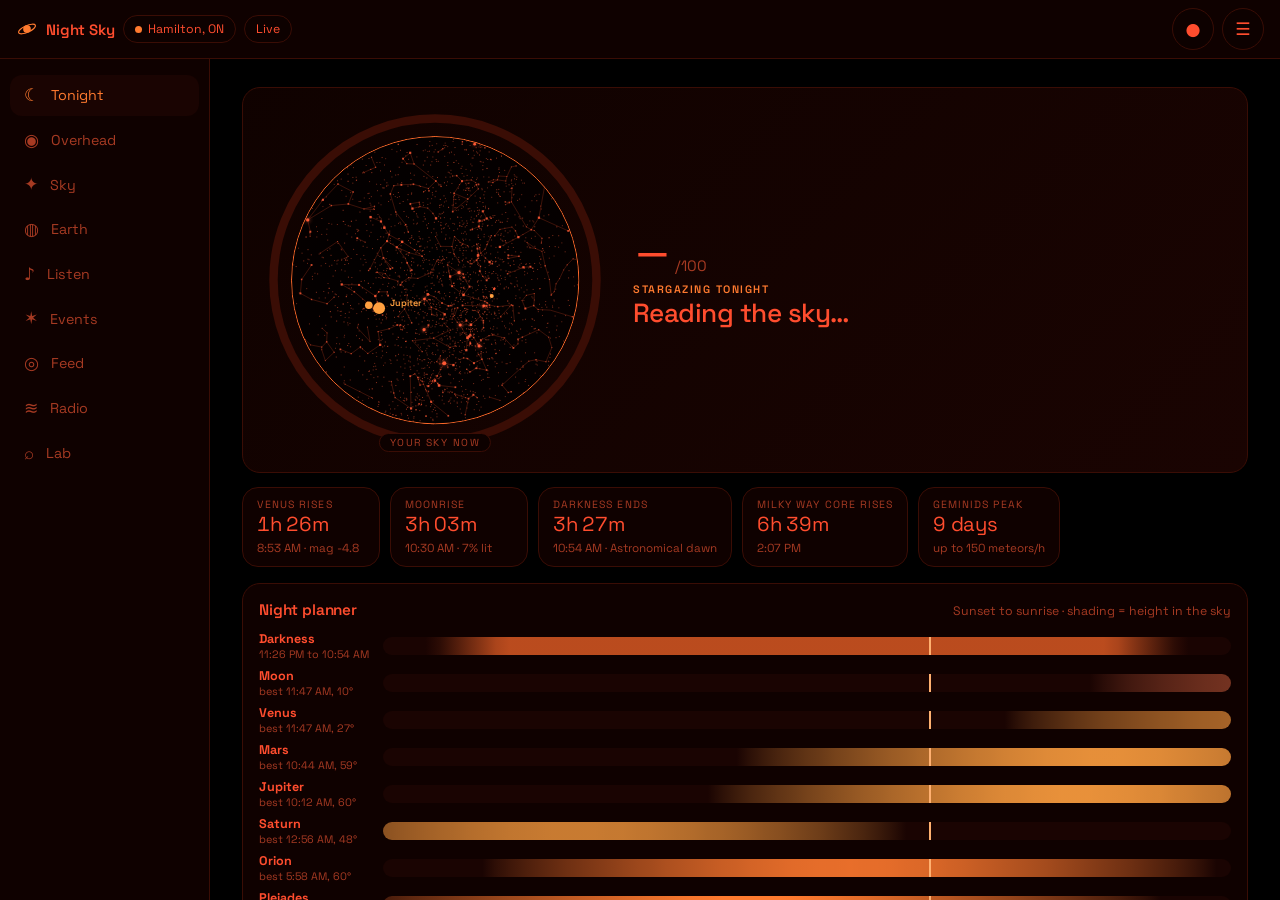
==== sky/index.html @ cc9bf969 "Camera view: use the camera's real field of view (was 62 degrees, should be about 46 on a portrait p" ====
<!doctype html>
<html lang="en" data-theme="airy">
<head>
<meta charset="utf-8">
<meta name="viewport" content="width=device-width, initial-scale=1, viewport-fit=cover, user-scalable=no">
<title>Night Sky</title>
<meta name="description" content="Stargazing forecast, live sky map with phone pointing, satellites, space news and radio.">
<meta name="theme-color" content="#f7faf7">
<meta name="apple-mobile-web-app-capable" content="yes">
<meta name="mobile-web-app-capable" content="yes">
<meta name="apple-mobile-web-app-status-bar-style" content="black-translucent">
<meta name="apple-mobile-web-app-title" content="Night Sky">
<link rel="manifest" href="manifest.webmanifest">
<link rel="icon" href="icons/icon-192.png">
<link rel="apple-touch-icon" href="icons/apple-touch-icon.png">
<link rel="stylesheet" href="css/app.css">
<script src="vendor/astronomy.browser.min.js"></script>
<script src="vendor/satellite.min.js"></script>
<script type="importmap">{ "imports": { "three": "./vendor/three.module.min.js", "three/addons/": "./vendor/jsm/" } }</script>
</head>
<body>
<div class="app">
  <header class="topbar">
    <button class="brand" data-go="tonight" aria-label="Home">
      <svg viewBox="0 0 24 24" width="22" height="22" aria-hidden="true"><circle cx="12" cy="12" r="4.2" fill="currentColor"/><ellipse cx="12" cy="12" rx="10" ry="3.6" fill="none" stroke="currentColor" stroke-width="1.3" transform="rotate(-24 12 12)"/></svg>
      <span>Night Sky</span>
    </button>
    <button class="chip" id="locChip" title="Change location"><span class="dot"></span><span id="locName">Locating…</span></button>
    <button class="chip" id="timeChip" title="Time travel"><span id="timeLabel">Live</span></button>
    <div class="spacer"></div>
    <button class="iconbtn" id="soundBtn" aria-label="Stop Sky Sound" title="Sky Sound is playing. Tap to stop" hidden>♪</button>
    <button class="iconbtn" id="themeCycle" aria-label="Change display mode" title="Change display mode">◐</button>
    <button class="iconbtn" id="menuBtn" aria-label="Menu" aria-haspopup="true" title="Menu">☰</button>
  </header>

  <nav class="tabs" id="tabs">
    <button data-go="tonight"><i>☾</i><span>Tonight</span></button>
    <button data-go="overhead"><i>◉</i><span>Overhead</span></button>
    <button data-go="sky"><i>✦</i><span>Sky</span></button>
    <button data-go="earth"><i>◍</i><span>Earth</span></button>
    <button data-go="listen"><i>♪</i><span>Listen</span></button>
    <button data-go="events" class="desk"><i>✶</i><span>Events</span></button>
    <button data-go="feed" class="desk"><i>◎</i><span>Feed</span></button>
    <button data-go="radio" class="desk"><i>≋</i><span>Radio</span></button>
    <button data-go="lab" class="desk"><i>⌕</i><span>Lab</span></button>
  </nav>

  <main>
    <!-- TONIGHT -->
    <section class="view" id="view-tonight">
      <div class="hero card">
        <button class="hero-dome" id="heroDome" aria-label="Open the overhead sky">
          <canvas id="heroCanvas"></canvas>
          <svg class="dome-ring" viewBox="0 0 120 120"><circle class="track" cx="60" cy="60" r="57"/><circle class="val" id="scoreArc" cx="60" cy="60" r="57"/></svg>
          <span class="dome-tag">Your sky now</span>
        </button>
        <div class="hero-text">
          <div class="score-line"><b id="scoreNum">–</b><small>/100</small></div>
          <p class="eyebrow" id="heroEyebrow">Stargazing tonight</p>
          <h1 id="heroVerdict">Reading the sky…</h1>
          <p id="heroDetail" class="muted"></p>
          <div class="pillrow" id="heroPills"></div>
        </div>
      </div>
      <div class="countdowns" id="countdowns"></div>
      <div class="card">
        <div class="card-h"><h2>Night planner</h2><span class="muted small">Sunset to sunrise · shading = height in the sky</span></div>
        <div class="planner" id="planner"></div>
      </div>
      <div class="card">
        <div class="card-h"><h2>Hour by hour</h2><span class="muted small" id="fcSource">Open-Meteo</span></div>
        <div class="timeline" id="timeline"></div>
        <div class="legend small muted"><span><i class="lg sc"></i>Score</span><span><i class="lg cl"></i>Cloud</span><span><i class="lg mn"></i>Moon up</span><span><i class="lg dk"></i>Dark</span></div>
      </div>
      <div class="grid2">
        <div class="card"><div class="card-h"><h2>Sun &amp; Moon</h2></div><div id="sunMoon" class="kv"></div></div>
        <div class="card"><div class="card-h"><h2>Planets tonight</h2></div><div id="planetList" class="list"></div></div>
      </div>
      <div class="grid2">
        <div class="card"><div class="card-h"><h2>Visible satellite passes</h2><span class="muted small">ISS · Tiangong · Hubble</span></div><div id="passList" class="list"><p class="muted">Loading orbits…</p></div></div>
        <div class="card"><div class="card-h"><h2>Best deep-sky targets</h2></div><div id="dsoList" class="list"></div></div>
      </div>
      <div class="card"><div class="card-h"><h2>Your sky darkness &amp; where to find darker</h2></div><div id="darkCard"></div></div>
      <div class="card"><div class="card-h"><h2>Aurora &amp; space weather</h2></div><div id="aurora" class="kv"><p class="muted">Loading…</p></div></div>
    </section>

    <!-- OVERHEAD -->
    <section class="view" id="view-overhead">
      <div class="oh-grid">
        <div class="oh-dome card">
          <div class="oh-dome-head"><p class="eyebrow" id="ohClock">Overhead now</p><button class="btn ghost sm" id="ohFollow">Lie back &amp; follow compass</button></div>
          <div class="oh-canvas-wrap"><canvas id="ohCanvas"></canvas></div>
          <p class="small muted oh-hint">Hold the phone above your face, screen down, top of the phone pointing where your head points. Drag to turn.</p>
        </div>
        <div class="oh-side">
          <div class="stat-row" id="ohStats"></div>
          <div class="card"><div class="card-h"><h2>Straight up</h2></div><div id="ohZenith" class="kv"></div></div>
          <div class="card"><div class="card-h"><h2>Up right now</h2></div><div id="ohUp" class="list"></div></div>
          <div class="card"><div class="card-h"><h2>Passing over this minute</h2><span class="muted small" id="ohSatCount"></span></div><div id="ohSats" class="list"></div></div>
          <div class="card"><div class="card-h"><h2>Coming up</h2></div><div id="ohNext" class="list"></div></div>
        </div>
      </div>
    </section>

    <!-- SKY -->
    <section class="view" id="view-sky">
      <div class="sky-wrap" id="skyWrap">
        <video id="camVideo" playsinline muted autoplay></video>
        <canvas id="skyCanvas"></canvas>
        <canvas id="arCanvas"></canvas>
        <div class="sky-hud top">
          <div class="hud-dir" id="hudDir">N · 30°</div>
          <div class="hud-time" id="hudTime"></div>
        </div>
        <div class="sky-search"><input id="skySearch" placeholder="Find Jupiter, Orion, M31, ISS…" autocomplete="off"><div id="searchResults" class="search-results"></div></div>
        <button class="aim-hud card" id="aimHud" hidden><b class="an"></b><span class="ad"></span></button>
        <div class="find-hud card" id="findHud" hidden>
          <div class="fa" aria-hidden="true">➤</div>
          <div class="ft"><b class="fn"></b><span class="fd"></span><button class="btn sm fb" hidden>Turn on Point</button></div>
          <button class="iconbtn" id="findStop" aria-label="Stop finding">✕</button>
        </div>
        <div class="sky-tools">
          <button id="btnSensor" class="tool" title="Point your phone at the sky"><b>⌖</b><span>Point</span></button>
          <button id="btnCamera" class="tool" title="Camera overlay"><b>◉</b><span>Camera</span></button>
          <button id="btnAlign" class="tool" title="Align compass on a known object"><b>⊕</b><span>Align</span></button>
          <button id="btnFov" class="tool" title="Fit the camera field of view" hidden><b>↔</b><span>Fit</span></button>
          <button id="btnEye" class="tool" title="Match my eyes: the screen covers the same sky as it would held at half an arm's length"><b>◔</b><span>Eyes</span></button>
          <button id="btnLayers" class="tool" title="Layers"><b>≡</b><span>Layers</span></button>
        </div>
        <div class="layers card" id="fovPanel" hidden>
          <p style="margin:0"><b>Camera width</b> <span id="fovVal">72°</span></p>
          <input type="range" id="fovSlider" min="55" max="95" step="1" value="72" aria-label="Camera width in degrees">
          <p class="small muted" style="margin:0" id="fovInfo"></p>
          <p class="small muted" style="margin:0">Find a bright planet or star near the edge of the picture. If its marker sits nearer the middle than the real thing, slide left. If it sits further out, slide right.</p>
          <button class="btn ghost sm" id="fovReset" type="button">Reset</button>
        </div>
        <div class="layers card" id="layersPanel" hidden>
          <label><input type="checkbox" data-layer="constLines" checked> Constellation lines</label>
          <label><input type="checkbox" data-layer="constNames" checked> Constellation names</label>
          <label><input type="checkbox" data-layer="starNames" checked> Star names</label>
          <label><input type="checkbox" data-layer="dsos" checked> Nebulae, galaxies &amp; clusters</label>
          <label><input type="checkbox" data-layer="sats" checked> Satellites (bright + stations)</label>
          <label><input type="checkbox" data-layer="starlink"> Starlink (heavy)</label>
          <label><input type="checkbox" data-layer="models3d" checked> 3D models (Moon, planets, ISS)</label>
          <label><input type="checkbox" data-layer="milkyway" checked> Milky Way</label>
          <label><input type="checkbox" data-layer="below" checked> See below the horizon</label>
          <label><input type="checkbox" data-layer="isochrones" checked> Rise / set time lines</label>
          <label><input type="checkbox" data-layer="grid"> Alt/az grid</label>
          <label><input type="checkbox" data-layer="ground" checked> Ground</label>
          <label><input type="checkbox" data-layer="realistic" checked> Realistic (only what your eyes can see)</label>
          <div class="dark-ctl"><span class="small muted">Sky darkness</span><input type="range" min="1" max="9" step="1" class="bortle" aria-label="Sky darkness"><b class="small bortle-name"></b></div>
        </div>
        <div class="time-strip">
          <button id="tMinus" class="tool sm">−1h</button>
          <button id="tPlay" class="tool sm" title="Time-lapse the night">▶</button>
          <input type="range" id="timeSlider" min="-1440" max="1440" value="0" step="5" aria-label="Time offset">
          <button id="tPlus" class="tool sm">+1h</button>
          <button id="tNow" class="tool sm">Now</button>
        </div>
      </div>
    </section>

    <!-- EARTH -->
    <section class="view" id="view-earth">
      <div class="globe-wrap">
        <canvas id="globeCanvas"></canvas>
        <div id="globeLabels" class="glabels"></div>
        <div class="globe-top">
          <div class="seg" id="globeMode"><button data-m="globe" class="on">Globe</button><button data-m="above">Above me</button><button data-m="ride">Ride along</button><button data-m="nadir">Satellite's view</button></div>
          <div class="globe-find"><input id="globeSearch" placeholder="Find a satellite: ISS, Hubble, GOES, RADARSAT…" autocomplete="off"><div id="globeResults" class="search-results on"></div></div>
        </div>
        <button class="tool globe-layers-btn" id="globeLayersBtn"><b>≡</b><span>Groups</span></button>
        <div class="card globe-groups" id="globeGroups" hidden></div>
        <div class="card globe-sel" id="globeSel" hidden>
          <button class="iconbtn close" id="gsClose" aria-label="Close">✕</button>
          <p class="eyebrow" id="gsType"></p><h2 id="gsName"></h2><p class="small muted" id="gsHeight"></p>
          <div class="pillrow"><button class="btn sm" id="gsInfo">Full profile</button><button class="btn ghost sm" id="gsFollow" aria-pressed="false">Follow</button><button class="btn ghost sm" id="gsRide">Ride along</button><button class="btn ghost sm" id="gsNadir">Satellite's view</button></div>
        </div>
        <div class="globe-hud"><span id="globeCount"></span><span id="globeTime" class="muted"></span>
          <div class="seg small" id="globeSpeed"><button data-s="1" class="on">1×</button><button data-s="10">10×</button><button data-s="60">60×</button><button data-s="600">600×</button><button data-s="0">Now</button></div></div>
      </div>
    </section>

    <!-- LISTEN -->
    <section class="view" id="view-listen">
      <h1>Listen</h1>
      <div class="card sound-card" id="soundCard">
        <p class="muted">Hear what is overhead, and watch it play. Headphones are best.</p>
        <div class="sound-row"><button class="btn" id="soundToggle">Listen to the sky</button></div>
        <p class="sound-status" id="soundStatus" aria-live="off">Tap to start.</p>
        <canvas id="soundViz" class="sound-viz" aria-label="Live map of the sounds. Looking straight up: centre is overhead, edge is the horizon, north at the top, east on the right."></canvas>
        <p class="sound-pick" id="soundPick">Tap a shape on the map to see what it is.</p>
        <div class="sound-now" id="soundNow" aria-label="What is playing now"></div>
        <div class="sound-key" aria-label="Key">
          <span><i>◆</i> station bell</span><span><i>●</i> satellite pluck</span><span><i>■</i> high satellite swell</span><span><i>◉</i> Moon or planet note</span><span><i>✦</i> star glint</span><span><i>◌</i> ripple: just played</span><span class="sh-up">▲ rising</span><span class="sh-dn">▼ lowering</span>
        </div>
        <details class="sound-how"><summary>How to read this</summary>
          <ul>
            <li>The map looks straight up. The centre is overhead. The edge is the horizon.</li>
            <li>Left and right on the map match left and right in your ears.</li>
            <li>A higher note means higher in the sky.</li>
            <li>A ripple means a sound just played.</li>
            <li>▲ rising means coming into view. ▼ lowering means leaving.</li>
            <li>The slow drone is the Milky Way band. Its swelling is normal.</li>
            <li>Only a few satellites play at once. The faint specks are the silent ones.</li>
            <li>This is sound made from data, not a recording of space.</li>
          </ul>
        </details>
        <div class="sound-layers" id="soundLayers">
          <label><input type="checkbox" data-sl="sats"> Satellites</label>
          <label><input type="checkbox" data-sl="planets"> Moon and planets</label>
          <label><input type="checkbox" data-sl="mw"> Milky Way</label>
          <label><input type="checkbox" data-sl="stars"> Stars</label>
          <label><input type="checkbox" data-sl="retro"> Retro mission tones</label>
          <label><input type="checkbox" id="sound3d"> Headphones 3D</label>
        </div>
        <div class="dark-ctl"><span class="small muted">Volume</span><input type="range" id="soundVol" min="0" max="1" step="0.05" aria-label="Volume"></div>
      </div>
    </section>

    <!-- EVENTS -->
    <section class="view" id="view-events">
      <h1>Sky calendar</h1>
      <p class="muted">Meteor showers, eclipses, comets and planets for the next two years, worked out for where you are.</p>
      <div class="seg" id="calFilter"><button data-f="all" class="on">All</button><button data-f="meteor">Meteors</button><button data-f="eclipse">Eclipses</button><button data-f="comet">Comets</button><button data-f="planet">Planets</button><button data-f="moon">Moon &amp; seasons</button></div>
      <div id="calList"></div>
    </section>

    <!-- FEED -->
    <section class="view" id="view-feed">
      <div class="feed-head">
        <h1>Space feed</h1>
        <div class="seg" id="feedFilter">
          <button data-f="all" class="on">All</button><button data-f="NASA">NASA</button><button data-f="ESA">ESA</button><button data-f="CSA">CSA</button><button data-f="launch">Launches</button>
        </div>
      </div>
      <div class="grid-feed">
        <div class="card apod" id="apodCard"><p class="muted">Loading NASA picture of the day…</p></div>
        <div class="card" id="issNow"><div class="card-h"><h2>ISS right now</h2></div><div id="issNowBody" class="kv"></div></div>
      </div>
      <div class="card"><div class="card-h"><h2>Upcoming launches</h2><span class="muted small">The Space Devs</span></div><div id="launchList" class="list"></div></div>
      <div class="card"><div class="card-h"><h2>News</h2><span class="muted small">Spaceflight News API</span></div><div id="newsList" class="news"></div></div>
    </section>

    <!-- RADIO -->
    <section class="view" id="view-radio">
      <h1>Radio</h1>
      <p class="muted">A soundtrack for the dark. Mission audio, space ambient, local stations and live air traffic wherever you are.</p>
      <div class="player card" id="player">
        <div class="eq" aria-hidden="true"><i></i><i></i><i></i><i></i><i></i></div>
        <div class="player-meta"><b id="nowTitle">Nothing playing</b><span id="nowSub" class="muted small">Pick a channel below</span></div>
        <button class="iconbtn big" id="playPause" aria-label="Play or pause">▶</button>
        <input type="range" id="volume" min="0" max="1" step="0.01" value="0.8" aria-label="Volume">
        <audio id="audio" preload="none"></audio>
      </div>
      <div class="card"><div class="card-h"><h2>Deep Space Network, live</h2><span class="muted small" id="dsnTime">NASA DSN Now</span></div>
        <p class="small muted" style="margin-top:-6px">Which giant dishes in California, Spain and Australia are talking to which spacecraft right now.</p>
        <div id="dsnList" class="list"></div></div>
      <div class="card"><div class="card-h"><h2>Listen to the ISS yourself</h2><span class="muted small">Amateur radio</span></div><div id="issRadio"></div></div>
      <div class="card"><div class="card-h"><h2>Space agencies live</h2></div><div class="list" id="agencyLive"></div></div>
      <div class="card"><div class="card-h"><h2>Space channels</h2><span class="muted small">SomaFM, listener supported</span></div><div id="spaceChannels" class="stations"></div></div>
      <div class="card"><div class="card-h"><h2>Air traffic control near you</h2><span class="muted small">Opens LiveATC</span></div><div id="atcList" class="list"></div></div>
      <div class="card"><div class="card-h"><h2>Local stations</h2><span class="muted small" id="localWhere">Radio Browser</span></div><div id="localStations" class="stations"></div></div>
      <div class="card"><div class="card-h"><h2>Listen further</h2></div><div class="list" id="radioLinks"></div></div>
    </section>

    <!-- LAB (desktop) -->
    <section class="view" id="view-lab">
      <h1>Lab</h1>
      <p class="muted">Desktop tools for working out what you saw and exploring agency imagery.</p>
      <div class="lab-grid">
        <div class="card" id="overheadCard">
          <div class="card-h"><h2>What just passed overhead?</h2></div>
          <form id="overheadForm" class="form">
            <label>When<input type="datetime-local" id="ohWhen" required></label>
            <label>Came from<select id="ohFrom"></select></label>
            <label>Went toward<select id="ohTo"></select></label>
            <label>Highest point<select id="ohAlt"><option value="15">Low, near horizon</option><option value="35">Partway up</option><option value="60" selected>High</option><option value="85">Straight overhead</option></select></label>
            <label>Lasted about<select id="ohDur"><option value="10">Under 10 s</option><option value="60">About a minute</option><option value="180" selected>2 to 4 minutes</option><option value="400">Longer</option></select></label>
            <label>Looked like<select id="ohKind"><option value="steady">Steady moving dot</option><option value="train">String of dots in a line</option><option value="flash">Brief bright flash/streak</option><option value="blink">Blinking lights</option><option value="still">Bright, not moving</option></select></label>
            <label class="check"><input type="checkbox" id="ohStarlink" checked> Include Starlink (slower)</label>
            <button class="btn" type="submit">Identify</button>
          </form>
          <div id="overheadResults" class="list"></div>
        </div>
        <div class="card" id="imageryCard">
          <div class="card-h"><h2>Agency imagery</h2></div>
          <form id="imgForm" class="form row"><input id="imgQuery" placeholder="Carina Nebula, Saturn, Great Lakes…" value="nebula"><select id="imgAgency"><option value="">All agencies</option><option value="NASA">NASA</option><option value="ESA">ESA</option><option value="CSA">CSA</option><option value="JWST">Webb</option><option value="Hubble">Hubble</option></select><button class="btn">Search</button></form>
          <div class="seg small" id="imgPresets"><button data-q="EPIC">Earth today (EPIC)</button><button data-q="Webb">Latest Webb</button><button data-q="Hubble">Hubble</button><button data-q="ISS Earth observation">From the ISS</button><button data-q="aurora">Aurora</button></div>
          <div id="imgGrid" class="img-grid"></div>
        </div>
        <div class="card">
          <div class="card-h"><h2>What am I looking at?</h2></div>
          <p>Have a photo of the night sky? Astrometry.net will plate-solve it and name every star, galaxy and nebula in frame.</p>
          <p><a class="btn ghost" href="https://nova.astrometry.net/upload" target="_blank" rel="noopener">Upload a sky photo ↗</a></p>
          <p class="muted small">Or switch to the Sky tab, set the time with the slider and click any point to identify it.</p>
        </div>
      </div>
    </section>
  </main>
</div>

<!-- object info sheet -->
<div class="sheet" id="sheet" hidden>
  <div class="sheet-card">
    <button class="iconbtn" id="sheetMin" aria-label="Minimise details" title="Minimise to watch">▾</button>
    <button class="iconbtn close" id="sheetClose" aria-label="Close">✕</button>
    <div class="sheet-grab"></div>
    <div class="sheet-body">
      <div class="model-wrap" id="modelWrap" hidden><canvas id="modelCanvas"></canvas><img id="modelImg" alt=""></div>
      <p class="eyebrow" id="objType"></p>
      <h2 id="objName"></h2>
      <div class="kv" id="objFacts"></div>
      <p id="objWiki" class="wiki"></p>
      <div class="pillrow" id="objActions"></div>
    </div>
  </div>
</div>

<!-- dialogs -->
<div class="menu" id="menu" hidden>
  <div class="menu-panel" role="dialog" aria-label="Menu">
    <div class="menu-head"><b>Menu</b><button class="iconbtn" id="menuClose" aria-label="Close menu">✕</button></div>
    <p class="menu-label">Display mode</p>
    <div class="themes menu-themes" role="radiogroup" aria-label="Display mode">
      <button data-theme-set="airy" title="Airy (day)" aria-label="Airy mode">◐</button>
      <button data-theme-set="cosmos" title="Cosmos (true colour night)" aria-label="Cosmos mode">✦</button>
      <button data-theme-set="stargazer" title="Stargazer (red, low light)" aria-label="Stargazer mode">●</button>
      <button data-theme-set="terminal" title="Terminal (1980s)" aria-label="Terminal mode">▮</button>
    </div>
    <p class="menu-label">Explore</p>
    <button class="menu-item" data-go="events"><i>✶</i><span><b>Sky calendar</b><small>Meteor showers, eclipses, comets, planets</small></span></button>
    <button class="menu-item" data-go="feed"><i>◎</i><span><b>Space feed</b><small>NASA picture, launches, news</small></span></button>
    <button class="menu-item" data-go="radio"><i>≋</i><span><b>Radio</b><small>Space ambient, mission audio, local stations</small></span></button>
    <button class="menu-item" data-go="lab"><i>⌕</i><span><b>Lab</b><small>Tools and experiments</small></span></button>
    <p class="menu-label">App</p>
    <a class="menu-item" href="tools/sound-sampler.html"><i>♪</i><span><b>Sound sampler</b><small>Hear early space sounds, pick the one you remember</small></span></a>
    <a class="menu-item" href="tools/sound-spikes.html"><i>♫</i><span><b>Sound test</b><small>10 minute test of how your phone plays sound</small></span></a>
    <button class="menu-item" id="settingsBtn"><i>⚙</i><span><b>Settings</b><small>Clock, compass offset, NASA key</small></span></button>
  </div>
</div>
<dialog id="locDialog" class="dlg">
  <form method="dialog">
    <h2>Location</h2>
    <button class="btn" id="useGps" type="button">Use my current location</button>
    <label>Search a place<input id="placeQuery" placeholder="Atacama, Hamilton, Tenerife…" autocomplete="off"></label>
    <div id="placeResults" class="list"></div>
    <div class="row"><label>Lat<input id="latIn" type="number" step="0.0001"></label><label>Lon<input id="lonIn" type="number" step="0.0001"></label></div>
    <div class="row end"><button class="btn ghost" value="cancel">Close</button><button class="btn" id="setLatLon" type="button">Set</button></div>
  </form>
</dialog>
<dialog id="setDialog" class="dlg">
  <form method="dialog">
    <h2>Settings</h2>
    <label class="check"><input type="checkbox" id="autoNight"> Switch to Stargazer automatically after dusk</label>
    <label class="check"><input type="checkbox" id="use24"> 24-hour clock</label>
    <label>NASA API key <small class="muted">(optional; DEMO_KEY is rate limited)</small><input id="nasaKey" placeholder="DEMO_KEY"></label>
    <p class="small muted" id="dataAge"></p>
    <p class="small muted" id="declLine"></p>
    <p class="small muted">Manual alignment offset: <span id="calOffset">0°</span> <button class="btn ghost sm" id="resetCal" type="button">Reset</button></p>
    <p class="small muted">Data: Open-Meteo, CelesTrak, NOAA SWPC, The Space Devs, Spaceflight News API, NASA, Wikipedia, Radio Browser, SomaFM, OurAirports, d3-celestial. Textures: NASA (Moon, Jupiter, Earth), Solar System Scope (Saturn, CC BY 4.0); others procedural.</p>
    <div class="row end"><button class="btn">Done</button></div>
  </form>
</dialog>
<div class="toast" id="toast" hidden></div>
<script type="module" src="js/app.js"></script>
</body>
</html>
---- sky/css/app.css ----
@font-face { font-family: "Space Grotesk"; src: url(../fonts/spacegrotesk.woff2) format("woff2"); font-weight: 300 700; font-display: swap; }
@font-face { font-family: "VT323"; src: url(../fonts/vt323.woff2) format("woff2"); font-display: swap; }
@font-face { font-family: "JetBrains Mono"; src: url(../fonts/jetbrainsmono.woff2) format("woff2"); font-weight: 100 800; font-display: swap; }

/* ---------- theme tokens ---------- */
:root, [data-theme="airy"] {
  --bg: #f6faf6; --surface: rgba(255,255,255,.82); --surface-solid: #ffffff; --surface-2: #edf6ef;
  --text: #11241a; --muted: #62786b; --line: #dbe8de; --accent: #2e9b68; --accent-2: #a8e3bf; --accent-ink: #ffffff;
  --good: #2e9b68; --ok: #c99a2e; --bad: #c4553f;
  --shadow: 0 1px 2px rgba(17,36,26,.04), 0 8px 30px rgba(17,36,26,.06);
  --radius: 18px; --font: "Space Grotesk", ui-sans-serif, system-ui, -apple-system, "Segoe UI", sans-serif; --mono: "JetBrains Mono", ui-monospace, monospace;
  --fs: 15px;
  /* sky chart: printed-atlas look */
  --sky-bg: #fbfdfb; --sky-bg2: #eef6f0; --sky-star: #0f2419; --sky-line: rgba(46,155,104,.45); --sky-label: #3f5d4b;
  --sky-const: #2e9b68; --sky-grid: rgba(17,36,26,.08); --sky-ground: rgba(196,214,200,.85); --sky-horizon: #2e9b68;
  --sky-planet: #c26a1d; --sky-moon: #4b5d52; --sky-sat: #2563eb; --sky-dso: #8a3ea8; --sky-sel: #e04b2b;
  --sky-mw: #6f9c86; --sky-twilight: #f2b46b; --sky-below: #8fd3ad; --sky-never: #b9c6bd; --sky-iso: #1f7a52;
  --hero-sky: #0b1a13;
  color-scheme: light;
}
[data-theme="stargazer"] {
  --bg: #000000; --surface: rgba(18,2,0,.86); --surface-solid: #0d0100; --surface-2: #1a0402;
  --text: #ff4d2e; --muted: #a63a22; --line: #3a0d05; --accent: #ff7a2f; --accent-2: #5c1606; --accent-ink: #000;
  --good: #ff7a2f; --ok: #d9531f; --bad: #8f2412;
  --shadow: none; --fs: 15px;
  --sky-bg: #000000; --sky-bg2: #050000; --sky-star: #ff5a36; --sky-line: rgba(255,80,40,.32); --sky-label: #c8401f;
  --sky-const: #ff6a3a; --sky-grid: rgba(255,60,30,.10); --sky-ground: rgba(26,3,0,.92); --sky-horizon: #ff6a2a;
  --sky-planet: #ffa040; --sky-moon: #ff7a50; --sky-sat: #ff9a3c; --sky-dso: #ff6a6a; --sky-sel: #ffb070;
  --sky-mw: #ff4422; --sky-twilight: #ff6a1a; --sky-below: #6e1a08; --sky-never: #1a0400; --sky-iso: #ff8a4a;
  color-scheme: dark;
}
[data-theme="terminal"] {
  --bg: #010802; --surface: rgba(2,18,6,.9); --surface-solid: #021206; --surface-2: #03200b;
  --text: #39ff6a; --muted: #1f9a42; --line: #0f4a1f; --accent: #8dffa9; --accent-2: #0c3d18; --accent-ink: #010802;
  --good: #39ff6a; --ok: #c6ff4d; --bad: #ff5d4d;
  --shadow: 0 0 0 1px #0f4a1f; --radius: 2px; --font: "VT323", "JetBrains Mono", ui-monospace, monospace; --mono: "VT323", ui-monospace, monospace;
  --fs: 20px;
  --sky-bg: #010802; --sky-bg2: #011005; --sky-star: #5bff85; --sky-line: rgba(57,255,106,.35); --sky-label: #2fd25a;
  --sky-const: #39ff6a; --sky-grid: rgba(57,255,106,.12); --sky-ground: rgba(1,20,6,.9); --sky-horizon: #39ff6a;
  --sky-planet: #c6ff4d; --sky-moon: #a6ffbe; --sky-sat: #8dffa9; --sky-dso: #4dffd2; --sky-sel: #ffffff;
  --sky-mw: #39ff6a; --sky-twilight: #c6ff4d; --sky-below: #0d5a22; --sky-never: #011a07; --sky-iso: #8dffa9;
  color-scheme: dark;
}
[data-theme="cosmos"] {
  --bg: #05060f; --surface: rgba(14,16,34,.72); --surface-solid: #0b0d1c; --surface-2: #151935;
  --text: #e9ecff; --muted: #8b90b8; --line: #23284a; --accent: #9ab8ff; --accent-2: #2a3570; --accent-ink: #05060f;
  --good: #8ff0c0; --ok: #ffd27a; --bad: #ff8f8f;
  --shadow: 0 10px 40px rgba(0,0,0,.35); --fs: 15px;
  --sky-bg: #070a1c; --sky-bg2: #0d1230; --sky-star: #f4f6ff; --sky-line: rgba(140,165,255,.30); --sky-label: #aab4e8;
  --sky-const: #8fa6ff; --sky-grid: rgba(150,170,255,.10); --sky-ground: rgba(8,9,20,.94); --sky-horizon: #7f95ff;
  --sky-planet: #ffd27a; --sky-moon: #e8e6dc; --sky-sat: #8ff0c0; --sky-dso: #e49cff; --sky-sel: #ff9a7a;
  --sky-mw: #cfd8ff; --sky-twilight: #ff9f6b; --sky-below: #3a4a9a; --sky-never: #090a18; --sky-iso: #b9c7ff;
  color-scheme: dark;
}
[data-theme="cosmos"] body { background: radial-gradient(1200px 700px at 80% -10%, #1b2155 0%, transparent 60%), radial-gradient(900px 600px at -10% 110%, #1d0f3a 0%, transparent 55%), #05060f; background-attachment: fixed; }

* { box-sizing: border-box; }
html, body { margin: 0; height: 100%; background: var(--bg); color: var(--text); font-family: var(--font); font-size: var(--fs); -webkit-font-smoothing: antialiased; }
body { overscroll-behavior: none; }
button, input, select { font: inherit; color: inherit; }
a { color: var(--accent); }
h1 { font-size: 1.9rem; font-weight: 500; letter-spacing: -.02em; margin: .2em 0 .3em; }
h2 { font-size: 1.02rem; font-weight: 600; margin: 0; letter-spacing: -.01em; }
.muted { color: var(--muted); } .small { font-size: .82em; }
.eyebrow { text-transform: uppercase; letter-spacing: .14em; font-size: .72rem; color: var(--accent); margin: 0 0 .3rem; font-weight: 600; }

/* terminal flourishes */
[data-theme="terminal"] body { text-shadow: 0 0 4px rgba(57,255,106,.55); }
[data-theme="terminal"] h1::before { content: "> "; color: var(--muted); }
[data-theme="terminal"] h1, [data-theme="terminal"] h2, [data-theme="terminal"] .eyebrow { text-transform: uppercase; letter-spacing: .06em; }
[data-theme="terminal"] h1::after { content: "_"; animation: blink 1s steps(1) infinite; }
[data-theme="terminal"] .app::after { content: ""; position: fixed; inset: 0; pointer-events: none; z-index: 100;
  background: repeating-linear-gradient(to bottom, rgba(0,0,0,0) 0 2px, rgba(0,0,0,.22) 2px 3px), radial-gradient(ellipse at center, rgba(0,0,0,0) 60%, rgba(0,0,0,.55) 100%);
  animation: flicker 6s infinite; }
@keyframes blink { 50% { opacity: 0; } }
@keyframes flicker { 0%, 100% { opacity: .9; } 47% { opacity: .85; } 48% { opacity: 1; } 49% { opacity: .88; } }
[data-theme="stargazer"] img { filter: grayscale(1) sepia(1) saturate(6) hue-rotate(-40deg) brightness(.55); }
[data-theme="terminal"] img { filter: grayscale(1) sepia(1) saturate(4) hue-rotate(70deg) brightness(.7) contrast(1.2); }

/* ---------- layout ---------- */
.app { display: grid; grid-template-rows: auto 1fr auto; height: 100dvh; }
.topbar { display: flex; align-items: center; gap: 8px; padding: calc(env(safe-area-inset-top) + 8px) 16px 8px; border-bottom: 1px solid var(--line); background: var(--surface); backdrop-filter: blur(14px); -webkit-backdrop-filter: blur(14px); position: relative; z-index: 20; }
.brand { display: flex; align-items: center; gap: 8px; background: none; border: 0; font-weight: 600; letter-spacing: -.01em; padding: 0; cursor: pointer; color: var(--accent); }
.brand span { color: var(--text); }
.spacer { flex: 1; }
.chip { display: inline-flex; align-items: center; gap: 6px; border: 1px solid var(--line); background: var(--surface-solid); border-radius: 999px; padding: 5px 11px; font-size: .82rem; cursor: pointer; max-width: 42vw; white-space: nowrap; overflow: hidden; text-overflow: ellipsis; }
.chip .dot { width: 7px; height: 7px; border-radius: 50%; background: var(--accent); flex: none; }
.themes { display: flex; border: 1px solid var(--line); border-radius: 999px; overflow: hidden; }
.themes button { border: 0; background: transparent; width: 32px; height: 30px; cursor: pointer; color: var(--muted); }
.themes button.on { background: var(--accent); color: var(--accent-ink); }
.iconbtn { border: 1px solid var(--line); background: var(--surface-solid); width: 34px; height: 34px; border-radius: 50%; cursor: pointer; display: grid; place-items: center; }
.iconbtn.big { width: 52px; height: 52px; font-size: 1.2rem; background: var(--accent); color: var(--accent-ink); border: 0; }

.tabs { order: 3; display: grid; grid-template-columns: repeat(5, 1fr); border-top: 1px solid var(--line); background: var(--surface); backdrop-filter: blur(14px); -webkit-backdrop-filter: blur(14px); padding-bottom: env(safe-area-inset-bottom); z-index: 20; }
.tabs button { border: 0; background: none; padding: 8px 0 9px; display: flex; flex-direction: column; align-items: center; gap: 1px; color: var(--muted); cursor: pointer; font-size: .72rem; }
.tabs button i { font-style: normal; font-size: 1.15rem; line-height: 1.2; }
.tabs button.on { color: var(--accent); }
.tabs .desk { display: none; }
main { overflow: hidden; position: relative; }
.view { position: absolute; inset: 0; overflow-y: auto; padding: 16px 16px 40px; display: none; -webkit-overflow-scrolling: touch; }
.view.on { display: block; }
#view-sky { padding: 0; overflow: hidden; }
.view > * { max-width: 1180px; margin-left: auto; margin-right: auto; }

@media (min-width: 1000px) {
  .app { grid-template-columns: 210px 1fr; grid-template-rows: auto 1fr; }
  .topbar { grid-column: 1 / -1; }
  .tabs { order: 0; grid-template-columns: 1fr; align-content: start; border-top: 0; border-right: 1px solid var(--line); padding: 16px 10px; gap: 4px; }
  .tabs button { flex-direction: row; gap: 12px; padding: 10px 14px; border-radius: 12px; font-size: .95rem; justify-content: flex-start; }
  .tabs button.on { background: var(--surface-2); }
  .tabs .desk { display: flex; }
  .view { padding: 28px 32px 60px; }
}

/* ---------- cards ---------- */
.card { background: var(--surface); border: 1px solid var(--line); border-radius: var(--radius); padding: 16px; margin-bottom: 14px; box-shadow: var(--shadow); }
.card-h { display: flex; align-items: baseline; justify-content: space-between; gap: 10px; margin-bottom: 12px; }
.grid2 { display: grid; gap: 14px; grid-template-columns: 1fr; }
.grid2 > .card { margin-bottom: 0; } .grid2 { margin-bottom: 14px; }
@media (min-width: 760px) { .grid2 { grid-template-columns: 1fr 1fr; } }
.kv { display: grid; grid-template-columns: auto 1fr; gap: 6px 14px; font-size: .92rem; }
.kv dt, .kv .k { color: var(--muted); } .kv .v { text-align: right; font-variant-numeric: tabular-nums; }
.list { display: flex; flex-direction: column; }
.row-item { display: flex; align-items: center; gap: 12px; padding: 10px 0; border-bottom: 1px solid var(--line); cursor: pointer; text-decoration: none; color: inherit; }
.row-item:last-child { border-bottom: 0; }
.row-item .ic { width: 34px; height: 34px; border-radius: 50%; display: grid; place-items: center; background: var(--surface-2); flex: none; font-size: .9rem; }
.row-item .t { flex: 1; min-width: 0; }
.row-item .t b { display: block; font-weight: 500; }
.row-item .t span { color: var(--muted); font-size: .84rem; }
.row-item .r { text-align: right; font-size: .84rem; color: var(--muted); white-space: nowrap; font-variant-numeric: tabular-nums; }
.pillrow { display: flex; flex-wrap: wrap; gap: 6px; margin-top: 10px; }
.pill { border: 1px solid var(--line); border-radius: 999px; padding: 4px 10px; font-size: .8rem; background: var(--surface-2); }
.pill.good { border-color: var(--good); color: var(--good); } .pill.bad { border-color: var(--bad); color: var(--bad); }
.btn { border: 0; background: var(--accent); color: var(--accent-ink); padding: 9px 16px; border-radius: 999px; cursor: pointer; font-weight: 500; text-decoration: none; display: inline-block; }
.btn.ghost { background: transparent; color: var(--accent); border: 1px solid var(--accent); }
.btn.sm { padding: 3px 10px; font-size: .8rem; }
[data-theme="terminal"] .btn, [data-theme="terminal"] .chip, [data-theme="terminal"] .pill, [data-theme="terminal"] .themes, [data-theme="terminal"] .iconbtn, [data-theme="terminal"] .seg button { border-radius: 0; }
[data-theme="terminal"] .btn::before { content: "["; } [data-theme="terminal"] .btn::after { content: "]"; }

/* hero */
.hero { display: flex; gap: 20px; align-items: center; padding: 20px; background: linear-gradient(135deg, var(--surface) 0%, var(--surface-2) 100%); }
.score-ring { position: relative; width: 116px; height: 116px; flex: none; }
.score-ring svg { width: 100%; height: 100%; transform: rotate(-90deg); }
.score-ring circle { fill: none; stroke-width: 9; }
.score-ring .track { stroke: var(--line); }
.score-ring .val { stroke: var(--accent); stroke-linecap: round; stroke-dasharray: 327; stroke-dashoffset: 327; transition: stroke-dashoffset 1s ease; }
.score-num { position: absolute; inset: 0; display: grid; place-content: center; text-align: center; }
.score-num b { font-size: 2.2rem; font-weight: 500; line-height: 1; } .score-num small { color: var(--muted); }
.hero h1 { font-size: 1.6rem; margin: 0 0 .25em; }
.hero p { margin: 0; }
@media (max-width: 420px) { .hero { flex-direction: column; text-align: center; } .hero .pillrow { justify-content: center; } }

/* timeline */
.timeline { display: flex; gap: 3px; overflow-x: auto; padding-bottom: 6px; scrollbar-width: thin; }
.hr { flex: 1 0 34px; display: flex; flex-direction: column; align-items: center; gap: 4px; font-size: .72rem; color: var(--muted); }
.hr .bars { position: relative; width: 100%; height: 96px; border-radius: 8px; background: var(--surface-2); overflow: hidden; }
.hr .bars.dark { background: color-mix(in srgb, var(--accent) 10%, var(--surface-2)); }
.hr .bars .s { position: absolute; left: 18%; right: 18%; bottom: 0; background: var(--accent); border-radius: 4px 4px 0 0; }
.hr .bars .c { position: absolute; left: 0; right: 0; top: 0; background: color-mix(in srgb, var(--muted) 30%, transparent); }
.hr .bars .m { position: absolute; left: 50%; top: 4px; width: 6px; height: 6px; margin-left: -3px; border-radius: 50%; background: var(--sky-moon); }
.hr.now .bars { outline: 2px solid var(--accent); }
.legend { display: flex; gap: 14px; margin-top: 8px; flex-wrap: wrap; }
.lg { display: inline-block; width: 10px; height: 10px; border-radius: 3px; margin-right: 5px; vertical-align: -1px; }
.lg.sc { background: var(--accent); } .lg.cl { background: color-mix(in srgb, var(--muted) 40%, transparent); } .lg.mn { background: var(--sky-moon); border-radius: 50%; } .lg.dk { background: color-mix(in srgb, var(--accent) 14%, var(--surface-2)); }

/* sky */
.sky-wrap { position: absolute; inset: 0; background: var(--sky-bg); touch-action: none; overflow: hidden; }
#skyCanvas, #arCanvas, #camVideo { position: absolute; inset: 0; width: 100%; height: 100%; }
#arCanvas { pointer-events: none; }
#camVideo { object-fit: cover; display: none; }
.sky-wrap.cam #camVideo { display: block; }
.sky-wrap.cam { background: #000; }
.sky-hud { position: absolute; left: 16px; right: 16px; display: flex; justify-content: space-between; pointer-events: none; font-variant-numeric: tabular-nums; }
.sky-hud.top { top: 64px; }
.hud-dir, .hud-time { background: var(--surface); border: 1px solid var(--line); padding: 4px 10px; border-radius: 999px; font-size: .82rem; backdrop-filter: blur(8px); }
.sky-search { position: absolute; top: 12px; left: 16px; right: 16px; max-width: 460px; margin: 0 auto; }
.sky-search input { width: 100%; border: 1px solid var(--line); background: var(--surface); backdrop-filter: blur(10px); border-radius: 999px; padding: 9px 16px; outline: none; }
.search-results { background: var(--surface-solid); border: 1px solid var(--line); border-radius: 14px; margin-top: 6px; overflow: hidden; display: none; }
.search-results.on { display: block; }
.search-results button { display: block; width: 100%; text-align: left; border: 0; background: none; padding: 9px 14px; cursor: pointer; border-bottom: 1px solid var(--line); }
.sky-tools { position: absolute; right: 12px; bottom: 74px; display: flex; flex-direction: column; gap: 8px; }
.tool { border: 1px solid var(--line); background: var(--surface); backdrop-filter: blur(10px); border-radius: 14px; min-width: 56px; padding: 7px 8px; cursor: pointer; display: flex; flex-direction: column; align-items: center; gap: 1px; font-size: .68rem; color: var(--text); }
.tool b { font-size: 1.1rem; font-weight: 400; line-height: 1.1; }
.tool.on { background: var(--accent); color: var(--accent-ink); border-color: var(--accent); }
.tool.sm { min-width: 0; padding: 6px 10px; font-size: .78rem; border-radius: 999px; }
.layers { position: absolute; right: 80px; bottom: 74px; display: flex; flex-direction: column; gap: 6px; font-size: .86rem; max-width: 260px; margin: 0; }
.layers[hidden] { display: none; }
.time-strip { position: absolute; left: 12px; right: 12px; bottom: 14px; display: flex; gap: 8px; align-items: center; background: var(--surface); border: 1px solid var(--line); border-radius: 999px; padding: 6px; backdrop-filter: blur(10px); max-width: 640px; margin: 0 auto; }
.time-strip input { flex: 1; accent-color: var(--accent); }

/* sheet */
.sheet { position: fixed; inset: 0; z-index: 50; display: flex; align-items: flex-end; justify-content: center; background: rgba(0,0,0,.25); }
.sheet[hidden] { display: none; }
.sheet-card { position: relative; background: var(--surface-solid); width: 100%; max-width: 560px; max-height: 86dvh; overflow-y: auto; border-radius: 24px 24px 0 0; border: 1px solid var(--line); padding: 10px 20px calc(24px + env(safe-area-inset-bottom)); animation: up .25s ease; }
@media (min-width: 1000px) { .sheet { align-items: center; } .sheet-card { border-radius: 24px; } }
@keyframes up { from { transform: translateY(30px); opacity: 0; } }
.sheet-grab { width: 40px; height: 4px; background: var(--line); border-radius: 4px; margin: 0 auto 10px; }
.sheet .close { position: absolute; right: 14px; top: 14px; z-index: 2; }
.sheet h2 { font-size: 1.6rem; font-weight: 500; margin: 0 0 12px; }
.model-wrap { height: 240px; margin: 0 -20px 12px; background: radial-gradient(circle at 50% 50%, var(--surface-2), var(--surface-solid) 70%); }
[data-theme="airy"] .model-wrap { background: radial-gradient(circle at 50% 45%, #1b2a3a, #05080d 75%); }
.model-wrap canvas { width: 100%; height: 100%; display: block; }
.wiki { line-height: 1.5; font-size: .94rem; }

/* feed */
.feed-head { display: flex; align-items: center; justify-content: space-between; flex-wrap: wrap; gap: 10px; }
.seg { display: inline-flex; border: 1px solid var(--line); border-radius: 999px; padding: 3px; gap: 2px; flex-wrap: wrap; margin-bottom: 12px; }
.seg button { border: 0; background: none; padding: 5px 12px; border-radius: 999px; cursor: pointer; font-size: .84rem; color: var(--muted); }
.seg button.on, .seg button:hover { background: var(--accent); color: var(--accent-ink); }
.grid-feed { display: grid; gap: 14px; grid-template-columns: 1fr; margin-bottom: 14px; }
.grid-feed > .card { margin: 0; }
@media (min-width: 900px) { .grid-feed { grid-template-columns: 2fr 1fr; } }
.apod img, .apod iframe { width: 100%; border-radius: 12px; aspect-ratio: 16/10; object-fit: cover; border: 0; display: block; margin-bottom: 10px; }
.news { display: grid; gap: 14px; grid-template-columns: 1fr; }
@media (min-width: 700px) { .news { grid-template-columns: 1fr 1fr; } }
@media (min-width: 1100px) { .news { grid-template-columns: 1fr 1fr 1fr; } }
.news a { display: flex; flex-direction: column; text-decoration: none; color: inherit; border-radius: 14px; overflow: hidden; border: 1px solid var(--line); background: var(--surface-solid); }
.news img { width: 100%; aspect-ratio: 16/9; object-fit: cover; background: var(--surface-2); }
.news .nb { padding: 10px 12px 12px; } .news b { font-weight: 500; display: block; line-height: 1.3; margin: 4px 0; }
.tag { font-size: .7rem; text-transform: uppercase; letter-spacing: .1em; color: var(--accent); font-weight: 600; }

/* radio */
.player { display: grid; grid-template-columns: auto 1fr auto; gap: 14px; align-items: center; position: sticky; top: 0; z-index: 5; }
.player input[type=range] { grid-column: 1 / -1; accent-color: var(--accent); }
.player-meta { display: flex; flex-direction: column; min-width: 0; }
.player-meta b { font-weight: 500; white-space: nowrap; overflow: hidden; text-overflow: ellipsis; }
.eq { display: flex; gap: 3px; align-items: flex-end; height: 26px; width: 30px; }
.eq i { flex: 1; background: var(--accent); height: 20%; border-radius: 2px; }
.playing .eq i { animation: eq 1s ease-in-out infinite; } .playing .eq i:nth-child(2) { animation-delay: -.3s } .playing .eq i:nth-child(3) { animation-delay: -.6s } .playing .eq i:nth-child(4) { animation-delay: -.15s } .playing .eq i:nth-child(5) { animation-delay: -.45s }
@keyframes eq { 50% { height: 100%; } }
.stations { display: grid; gap: 10px; grid-template-columns: repeat(auto-fill, minmax(220px, 1fr)); }
.station { display: flex; gap: 10px; align-items: center; text-align: left; border: 1px solid var(--line); background: var(--surface-solid); border-radius: 14px; padding: 10px; cursor: pointer; }
.station img { width: 46px; height: 46px; border-radius: 10px; object-fit: cover; flex: none; background: var(--surface-2); }
.station .t { min-width: 0; } .station b { display: block; font-weight: 500; font-size: .92rem; } .station span { font-size: .78rem; color: var(--muted); display: -webkit-box; -webkit-line-clamp: 2; -webkit-box-orient: vertical; overflow: hidden; }
.station.on { border-color: var(--accent); box-shadow: 0 0 0 1px var(--accent); }

/* lab */
.lab-grid { display: grid; gap: 14px; grid-template-columns: 1fr; }
.lab-grid > .card { margin: 0; }
@media (min-width: 1100px) { .lab-grid { grid-template-columns: 380px 1fr; } .lab-grid > .card:nth-child(3) { grid-column: 1 / -1; } }
.form { display: grid; gap: 10px; }
.form.row { grid-template-columns: 1fr auto auto; margin-bottom: 10px; }
.form label { display: grid; gap: 4px; font-size: .84rem; color: var(--muted); }
.form label.check, .dlg label.check { display: flex; align-items: center; gap: 8px; }
input:not([type=checkbox]):not([type=range]), select { border: 1px solid var(--line); background: var(--surface-solid); border-radius: 10px; padding: 8px 10px; color: var(--text); min-width: 0; }
.img-grid { display: grid; gap: 10px; grid-template-columns: repeat(auto-fill, minmax(170px, 1fr)); margin-top: 10px; }
.img-grid a { display: block; text-decoration: none; color: inherit; font-size: .78rem; }
.img-grid img { width: 100%; aspect-ratio: 1; object-fit: cover; border-radius: 12px; background: var(--surface-2); display: block; margin-bottom: 4px; }
.img-grid span { display: -webkit-box; -webkit-line-clamp: 2; -webkit-box-orient: vertical; overflow: hidden; }
.match { border: 1px solid var(--line); border-radius: 14px; padding: 12px; margin-top: 10px; }
.match .bar { height: 5px; border-radius: 4px; background: var(--surface-2); margin-top: 6px; overflow: hidden; } .match .bar i { display: block; height: 100%; background: var(--accent); }

/* dialogs + toast */
.dlg { border: 1px solid var(--line); border-radius: 20px; background: var(--surface-solid); color: var(--text); width: min(440px, calc(100vw - 32px)); padding: 20px; }
.dlg::backdrop { background: rgba(0,0,0,.35); }
.dlg form { display: grid; gap: 12px; } .dlg h2 { font-size: 1.3rem; font-weight: 500; }
.dlg label { display: grid; gap: 4px; font-size: .86rem; color: var(--muted); }
.dlg .row { display: flex; gap: 10px; } .dlg .row > * { flex: 1; } .dlg .row.end { justify-content: flex-end; } .dlg .row.end > * { flex: none; }
.toast { position: fixed; left: 50%; bottom: 90px; transform: translateX(-50%); background: var(--text); color: var(--bg); padding: 9px 16px; border-radius: 999px; font-size: .86rem; z-index: 60; max-width: calc(100vw - 32px); text-align: center; }
.toast[hidden] { display: none; }
[data-theme="stargazer"] #arCanvas, [data-theme="stargazer"] #modelCanvas, [data-theme="stargazer"] #camVideo { filter: grayscale(1) sepia(1) saturate(6) hue-rotate(-40deg) brightness(.75); }
[data-theme="terminal"] #arCanvas, [data-theme="terminal"] #modelCanvas, [data-theme="terminal"] #camVideo { filter: grayscale(1) sepia(1) saturate(4) hue-rotate(70deg) brightness(.85) contrast(1.2); }
.model-wrap img { height: 100%; display: block; margin: auto; }
@media (max-width: 520px) { .brand span { display: none; } .topbar { gap: 6px; } .chip { max-width: 38vw; } }
#view-sky > * { max-width: none; }

/* ---------- v2: hero dome ---------- */
.hero { display: grid; grid-template-columns: minmax(220px, 340px) 1fr; gap: 28px; align-items: center; padding: 22px; overflow: hidden; position: relative; }
.hero-dome { position: relative; aspect-ratio: 1; width: 100%; border: 0; padding: 0; background: none; cursor: pointer; border-radius: 50%; }
.hero-dome canvas { position: absolute; inset: 7%; width: 86%; height: 86%; border-radius: 50%; }
[data-theme="airy"] .hero-dome canvas { box-shadow: 0 0 0 6px #fff, 0 20px 60px rgba(17,36,26,.18); }
.dome-ring { position: absolute; inset: 0; width: 100%; height: 100%; transform: rotate(-90deg); pointer-events: none; }
.dome-ring circle { fill: none; stroke-width: 3; }
.dome-ring .track { stroke: var(--line); }
.dome-ring .val { stroke: var(--accent); stroke-linecap: round; stroke-dasharray: 358; stroke-dashoffset: 358; transition: stroke-dashoffset 1.4s cubic-bezier(.2,.8,.2,1); filter: drop-shadow(0 0 4px color-mix(in srgb, var(--accent) 60%, transparent)); }
.dome-tag { position: absolute; left: 50%; bottom: -2px; transform: translateX(-50%); font-size: .68rem; letter-spacing: .14em; text-transform: uppercase; color: var(--muted); background: var(--surface-solid); padding: 2px 10px; border-radius: 999px; border: 1px solid var(--line); white-space: nowrap; }
.score-line { display: flex; align-items: baseline; gap: 6px; margin-bottom: 2px; }
.score-line b { font-size: 4.2rem; font-weight: 300; line-height: .95; letter-spacing: -.04em; }
.score-line small { color: var(--muted); font-size: 1rem; }
.hero h1 { font-size: 1.75rem; }
@media (max-width: 700px) { .hero { grid-template-columns: 1fr; text-align: center; gap: 14px; } .hero-dome { max-width: 330px; margin: 0 auto; } .score-line { justify-content: center; } .hero .pillrow { justify-content: center; } }

/* countdown chips */
.countdowns { display: flex; gap: 10px; overflow-x: auto; margin-bottom: 14px; padding-bottom: 2px; scrollbar-width: none; }
.cd { flex: 0 0 auto; background: var(--surface); border: 1px solid var(--line); border-radius: 16px; padding: 10px 14px; min-width: 138px; cursor: pointer; text-align: left; }
.cd small { display: block; color: var(--muted); font-size: .7rem; text-transform: uppercase; letter-spacing: .1em; }
.cd b { display: block; font-size: 1.35rem; font-weight: 400; font-variant-numeric: tabular-nums; letter-spacing: -.01em; }
.cd span { font-size: .78rem; color: var(--muted); }

/* night planner */
.planner { position: relative; display: grid; grid-template-columns: 112px 1fr; row-gap: 7px; column-gap: 12px; align-items: center; font-size: .84rem; }
.planner .lab { white-space: nowrap; overflow: hidden; text-overflow: ellipsis; }
.planner .lab small { display: block; color: var(--muted); font-size: .72rem; }
.planner .bar { position: relative; height: 18px; border-radius: 9px; background: var(--surface-2); overflow: hidden; }
.planner .axis { grid-column: 2; display: flex; justify-content: space-between; color: var(--muted); font-size: .7rem; font-variant-numeric: tabular-nums; }
.planner .now { position: absolute; top: -2px; bottom: -2px; width: 2px; background: var(--sky-sel); border-radius: 2px; }
.planner .pass { position: absolute; top: 2px; bottom: 2px; width: 4px; border-radius: 2px; background: var(--sky-sat); }
.planner .darkband { height: 8px; border-radius: 4px; }
@media (max-width: 500px) { .planner { grid-template-columns: 84px 1fr; } }

/* overhead */
.oh-grid { display: grid; gap: 16px; grid-template-columns: 1fr; }
@media (min-width: 1000px) { .oh-grid { grid-template-columns: minmax(420px, 1.2fr) 1fr; align-items: start; } .oh-dome { position: sticky; top: 0; } }
.oh-dome { padding: 14px; }
.oh-dome-head { display: flex; justify-content: space-between; align-items: center; gap: 10px; margin-bottom: 6px; }
.oh-canvas-wrap { position: relative; aspect-ratio: 1; width: 100%; max-width: 640px; margin: 0 auto; }
.oh-canvas-wrap canvas { position: absolute; inset: 0; width: 100%; height: 100%; touch-action: none; }
.oh-hint { text-align: center; margin: 6px 0 0; }
.oh-side .card { margin-bottom: 12px; }
.stat-row { display: grid; grid-template-columns: repeat(2, 1fr); gap: 10px; margin-bottom: 12px; }
@media (min-width: 560px) { .stat-row { grid-template-columns: repeat(4, 1fr); } }
.stat { background: var(--surface); border: 1px solid var(--line); border-radius: 16px; padding: 12px 14px; }
.stat b { display: block; font-size: 1.8rem; font-weight: 300; letter-spacing: -.03em; line-height: 1.1; font-variant-numeric: tabular-nums; }
.stat span { font-size: .74rem; color: var(--muted); text-transform: uppercase; letter-spacing: .08em; }
.btn.on { background: var(--accent); color: var(--accent-ink); }

/* sky controls */
.dark-ctl { display: grid; gap: 4px; margin-top: 6px; padding-top: 8px; border-top: 1px solid var(--line); }
.dark-ctl input { accent-color: var(--accent); }
.layers { max-height: calc(100% - 160px); overflow-y: auto; }
#darkCard .bortle { width: 100%; accent-color: var(--accent); }
.dark-scale { display: flex; justify-content: space-between; font-size: .7rem; color: var(--muted); }
.dark-name { font-size: 1.15rem; margin: 4px 0 2px; }
@media (max-width: 520px) {
  .topbar { padding-left: 12px; padding-right: 12px; gap: 5px; }
  .themes button { width: 27px; }
  .iconbtn { width: 30px; height: 30px; }
  .chip { padding: 5px 9px; }
  #timeChip { max-width: 70px; }
}
html, body { overflow-x: hidden; }

/* ---------- v3: Earth, events, DSN ---------- */
@media (max-width: 999px) { .tabs { grid-template-columns: repeat(5, 1fr); } .tabs button { font-size: .78rem; padding: 10px 0 11px; } .tabs button i { font-size: 1.4rem; } }
#view-earth { padding: 0; overflow: hidden; }
#view-earth > * { max-width: none; }
.globe-wrap { position: absolute; inset: 0; background: radial-gradient(ellipse at 50% 40%, #0a1230, #02030a 70%); overflow: hidden; }
#globeCanvas { position: absolute; inset: 0; width: 100%; height: 100%; touch-action: none; }
.glabels { position: absolute; inset: 0; pointer-events: none; overflow: hidden; }
.glabel { position: absolute; left: 0; top: 0; font-size: .74rem; color: #fff; background: rgba(0,0,0,.45); padding: 1px 6px; border-radius: 6px; white-space: nowrap; display: none; }
.globe-top { position: absolute; top: 10px; left: 12px; right: 12px; display: flex; gap: 8px; flex-wrap: wrap; align-items: flex-start; }
.globe-top .seg { background: var(--surface); backdrop-filter: blur(10px); margin: 0; }
.globe-find { flex: 1; min-width: 200px; max-width: 420px; position: relative; }
.globe-find input { width: 100%; border-radius: 999px; background: var(--surface); backdrop-filter: blur(10px); }
#globeResults { position: absolute; left: 0; right: 0; z-index: 3; }
#globeResults:empty { display: none; }
#globeResults button { display: block; width: 100%; text-align: left; border: 0; background: var(--surface-solid); padding: 8px 12px; border-bottom: 1px solid var(--line); cursor: pointer; }
.globe-layers-btn { position: absolute; right: 12px; top: 64px; }
.globe-groups { position: absolute; right: 80px; top: 64px; display: grid; gap: 6px; font-size: .84rem; max-width: 250px; margin: 0; }
.globe-groups[hidden], .globe-sel[hidden] { display: none; }
.globe-groups label { display: flex; align-items: center; gap: 8px; }
.globe-groups i { width: 10px; height: 10px; border-radius: 50%; display: inline-block; }
.globe-sel { position: absolute; left: 12px; bottom: 96px; width: min(360px, calc(100% - 24px)); margin: 0; padding-right: 44px; }
.globe-sel h2 { font-size: 1.25rem; font-weight: 500; margin: 0 0 2px; }
.globe-sel .close { position: absolute; right: 10px; top: 10px; }
.globe-hud { position: absolute; left: 12px; right: 12px; bottom: 12px; display: flex; flex-direction: column; gap: 6px; font-size: .8rem; background: var(--surface); backdrop-filter: blur(10px); border: 1px solid var(--line); border-radius: 16px; padding: 8px 12px; }
.globe-hud .seg { margin: 0; align-self: flex-start; }
@media (min-width: 1000px) { .globe-hud { flex-direction: row; align-items: center; justify-content: space-between; } .globe-sel { bottom: 76px; } }
[data-theme="stargazer"] #globeCanvas { filter: grayscale(1) sepia(1) saturate(6) hue-rotate(-40deg) brightness(.8); }
[data-theme="terminal"] #globeCanvas { filter: grayscale(1) sepia(1) saturate(4) hue-rotate(70deg) brightness(.9) contrast(1.2); }

.cal-month { font-size: .78rem; text-transform: uppercase; letter-spacing: .14em; color: var(--muted); margin: 22px 0 8px; font-weight: 600; }
.ev { display: grid; grid-template-columns: 56px 1fr; gap: 14px; }
.ev.hl { border-color: var(--accent); box-shadow: 0 0 0 1px var(--accent); }
.ev-date { text-align: center; border-right: 1px solid var(--line); padding-right: 10px; }
.ev-date b { display: block; font-size: 1.9rem; font-weight: 300; line-height: 1; }
.ev-date span { font-size: .72rem; color: var(--muted); text-transform: uppercase; letter-spacing: .08em; }
.ev h2 { font-size: 1.12rem; font-weight: 500; margin: 2px 0 6px; }
.ev p { margin: 0 0 6px; line-height: 1.45; }
.dsn-row { display: grid; grid-template-columns: 1fr auto; gap: 2px 12px; padding: 9px 0; border-bottom: 1px solid var(--line); }
.dsn-row:last-child { border-bottom: 0; }
.dsn-row b { font-weight: 500; }
.dsn-row .sig { font-size: .78rem; color: var(--muted); }
.dsn-row .r { text-align: right; font-size: .8rem; color: var(--muted); font-variant-numeric: tabular-nums; }
.wave { display: inline-block; width: 8px; height: 8px; border-radius: 50%; background: var(--good); margin-right: 6px; animation: pulse 1.6s infinite; }
@keyframes pulse { 50% { opacity: .25; } }
.freq { display: grid; grid-template-columns: auto 1fr; gap: 6px 14px; font-size: .9rem; }
.freq b { font-variant-numeric: tabular-nums; font-family: var(--mono); font-weight: 600; }
@media (max-width: 999px) {
  .globe-sel { bottom: 150px; }
  .globe-layers-btn { top: 116px; right: 12px; }
  .globe-groups { top: 116px; right: 80px; max-height: 50vh; overflow: auto; }
  #globeTime { display: none; }
  .globe-top .seg button { padding: 5px 9px; }
}
.lp-meter { display: grid; grid-template-columns: repeat(3, 1fr); gap: 8px; }
.lp-meter div { background: var(--surface-2); border-radius: 12px; padding: 10px; }
.lp-meter b { display: block; font-size: 1.4rem; font-weight: 400; font-variant-numeric: tabular-nums; }
.lp-meter span { font-size: .7rem; color: var(--muted); text-transform: uppercase; letter-spacing: .06em; }
.sub-h { font-size: .74rem; text-transform: uppercase; letter-spacing: .12em; color: var(--muted); margin: 16px 0 4px; font-weight: 600; }

/* Outdoor use: bigger targets and text on the Sky tab */
.hud-dir, .hud-time { font-size: .95rem; padding: 6px 12px; }
.tool { min-width: 62px; min-height: 60px; justify-content: center; font-size: .74rem; }
.tool b { font-size: 1.35rem; }
.search-results button { padding: 14px 16px; font-size: 1rem; }
.layers label { padding: 7px 0; font-size: .95rem; }
.layers input[type=checkbox] { width: 22px; height: 22px; }
/* Point-and-find guidance card */
.find-hud { position: absolute; left: 12px; right: 90px; bottom: 76px; margin: 0; padding: 12px 14px; display: flex; align-items: center; gap: 12px; z-index: 5; max-width: 480px; }
.find-hud[hidden] { display: none; }
.find-hud .fa { font-size: 2.6rem; line-height: 1; min-width: 2.8rem; text-align: center; color: var(--accent); transition: transform .12s linear; }
.find-hud .ft { display: flex; flex-direction: column; gap: 4px; flex: 1; min-width: 0; }
.find-hud .fn { font-size: 1.2rem; font-weight: 600; }
.find-hud .fd { font-size: 1.05rem; line-height: 1.35; }
.find-hud.found { border-color: var(--accent); box-shadow: 0 0 0 3px var(--accent); }
.find-hud .iconbtn { align-self: flex-start; min-width: 44px; min-height: 44px; }

/* Sky Sound panel */
.sound-card .btn { min-height: 52px; font-size: 1.05rem; padding: 12px 22px; }
.sound-row { margin: 10px 0 6px; }
.sound-status { min-height: 1.4em; margin: 6px 0 10px; font-size: 1rem; }
.sound-layers { display: flex; flex-wrap: wrap; gap: 6px 18px; margin-bottom: 10px; }
.sound-layers label { display: flex; align-items: center; gap: 8px; padding: 6px 0; font-size: .98rem; }
.sound-layers input[type=checkbox] { width: 22px; height: 22px; }
#soundBtn.on { background: var(--accent); color: var(--accent-ink); border-color: var(--accent); }

.sound-viz { width: 100%; max-width: 440px; aspect-ratio: 1 / 1; display: block; margin: 6px auto 10px; border-radius: 16px; background: var(--surface-2); }
.sound-legend { display: flex; flex-direction: column; gap: 8px; margin-bottom: 12px; }
.sound-legend .sl-row { display: flex; gap: 10px; font-size: .98rem; line-height: 1.4; }
.sound-legend .sl-row > span:last-child { flex: 1; min-width: 0; }
.sound-legend .sl-glyph { flex: none; min-width: 1.4em; text-align: center; color: var(--accent); }
.sound-legend .sh-up { color: #6fb0ff; font-weight: 600; } .sound-legend .sh-dn { color: #ff7a55; font-weight: 600; }
[data-theme="stargazer"] .sound-legend .sh-up, [data-theme="terminal"] .sound-legend .sh-up { color: var(--accent); }
[data-theme="stargazer"] .sound-legend .sh-dn, [data-theme="terminal"] .sound-legend .sh-dn { color: var(--muted); }
.sound-legend .sl-key { margin: 4px 0 0; }

/* What am I pointing at */
.aim-hud { position: absolute; left: 50%; top: 116px; transform: translateX(-50%); margin: 0; padding: 10px 16px; display: flex; flex-direction: column; align-items: center; gap: 2px; max-width: min(92%, 440px); text-align: center; cursor: pointer; color: var(--text); z-index: 5; }
.aim-hud[hidden] { display: none; }
.aim-hud .an { font-size: 1.2rem; font-weight: 600; }
.aim-hud .ad { font-size: .95rem; color: var(--muted); line-height: 1.35; }

/* Top bar and menu */
.iconbtn[hidden] { display: none; }
#menuBtn, #themeCycle, #soundBtn { width: 42px; height: 42px; font-size: 1.15rem; flex: none; }
.menu { position: fixed; inset: 0; z-index: 60; background: rgba(0,0,0,.45); display: flex; justify-content: flex-end; }
.menu[hidden] { display: none; }
.menu-panel { width: min(360px, 90vw); height: 100%; overflow-y: auto; background: var(--surface-solid); color: var(--text); border-left: 1px solid var(--line); padding: calc(env(safe-area-inset-top) + 14px) 16px calc(env(safe-area-inset-bottom) + 20px); display: flex; flex-direction: column; gap: 6px; }
.menu-head { display: flex; align-items: center; justify-content: space-between; font-size: 1.15rem; margin-bottom: 4px; }
.menu-label { margin: 14px 0 4px; font-size: .78rem; letter-spacing: .08em; text-transform: uppercase; color: var(--muted); }
.menu-themes { display: flex !important; align-self: flex-start; }
.menu-themes button { width: 56px; height: 48px; font-size: 1.2rem; }
.menu-item { display: flex; align-items: center; gap: 14px; width: 100%; text-align: left; border: 1px solid var(--line); background: var(--surface-2); color: var(--text); border-radius: 14px; padding: 12px 14px; min-height: 58px; cursor: pointer; font: inherit; }
.menu-item i { font-style: normal; font-size: 1.4rem; min-width: 1.6rem; text-align: center; color: var(--accent); }
.menu-item span { display: flex; flex-direction: column; gap: 1px; }
.menu-item b { font-weight: 600; font-size: 1.02rem; } .menu-item small { color: var(--muted); font-size: .85rem; }

/* Sky Sound: now playing, pick line, key */
.sound-now { display: flex; flex-wrap: wrap; gap: 8px; margin: 4px 0 10px; }
.np { display: inline-flex; align-items: center; gap: 6px; padding: 8px 12px; min-height: 40px; border: 1px solid var(--line); border-radius: 999px; font-size: .95rem; background: var(--surface-2); transition: background .15s, border-color .15s; }
.np i { font-style: normal; color: var(--accent); } .np b { font-weight: 600; } .np em { font-style: normal; font-weight: 600; }
.np.hit { background: var(--accent); color: var(--accent-ink); border-color: var(--accent); } .np.hit i { color: var(--accent-ink); }
.sound-pick { min-height: 3em; margin: 6px 0 10px; font-size: 1rem; line-height: 1.4; }
.sound-key { display: flex; flex-wrap: wrap; gap: 6px 14px; font-size: .9rem; color: var(--muted); margin-bottom: 8px; }
.sound-key i { font-style: normal; color: var(--accent); }
.sound-key .sh-up, .np .sh-up { color: #6fb0ff; } .sound-key .sh-dn, .np .sh-dn { color: #ff7a55; }
[data-theme="stargazer"] .sound-key .sh-up, [data-theme="terminal"] .sound-key .sh-up, [data-theme="stargazer"] .np .sh-up, [data-theme="terminal"] .np .sh-up { color: var(--accent); }
[data-theme="stargazer"] .sound-key .sh-dn, [data-theme="terminal"] .sound-key .sh-dn, [data-theme="stargazer"] .np .sh-dn, [data-theme="terminal"] .np .sh-dn { color: var(--muted); }
.np.hit .sh-up, .np.hit .sh-dn { color: var(--accent-ink) !important; }
.sound-how { margin: 4px 0 12px; } .sound-how summary { cursor: pointer; padding: 10px 0; font-weight: 600; min-height: 44px; display: flex; align-items: center; }
.sound-how ul { margin: 0; padding-left: 20px; display: flex; flex-direction: column; gap: 8px; line-height: 1.4; }

.np { padding: 6px 11px; min-height: 36px; font-size: .9rem; gap: 5px; }
.sound-now { gap: 6px; }

/* Minimised details sheet: a slim bar docked where the tab bar is, so the globe and the satellite stay in view */
#sheetMin { position: absolute; right: 62px; top: 14px; z-index: 2; }
.sheet.min { background: transparent; pointer-events: none; }
.sheet.min .sheet-card { pointer-events: auto; position: fixed; left: 0; right: 0; bottom: 0; width: 100%; max-width: none; height: calc(64px + env(safe-area-inset-bottom)); max-height: calc(64px + env(safe-area-inset-bottom)); overflow: hidden; border-radius: 0; border-bottom: 0; padding: 8px 120px 0 16px; z-index: 55; }
.sheet.min .sheet-grab, .sheet.min .model-wrap, .sheet.min #objFacts, .sheet.min #objWiki, .sheet.min #objActions { display: none; }
.sheet.min .eyebrow { margin: 0; font-size: .72rem; }
.sheet.min h2 { font-size: 1.1rem; margin: 0; white-space: nowrap; overflow: hidden; text-overflow: ellipsis; }
.sheet.min #sheetMin, .sheet.min .close { top: 10px; }
.sheet .iconbtn { width: 44px; height: 44px; }

#fovPanel { max-width: 290px; gap: 8px; } #fovPanel input[type=range] { width: 100%; height: 36px; accent-color: var(--accent); }
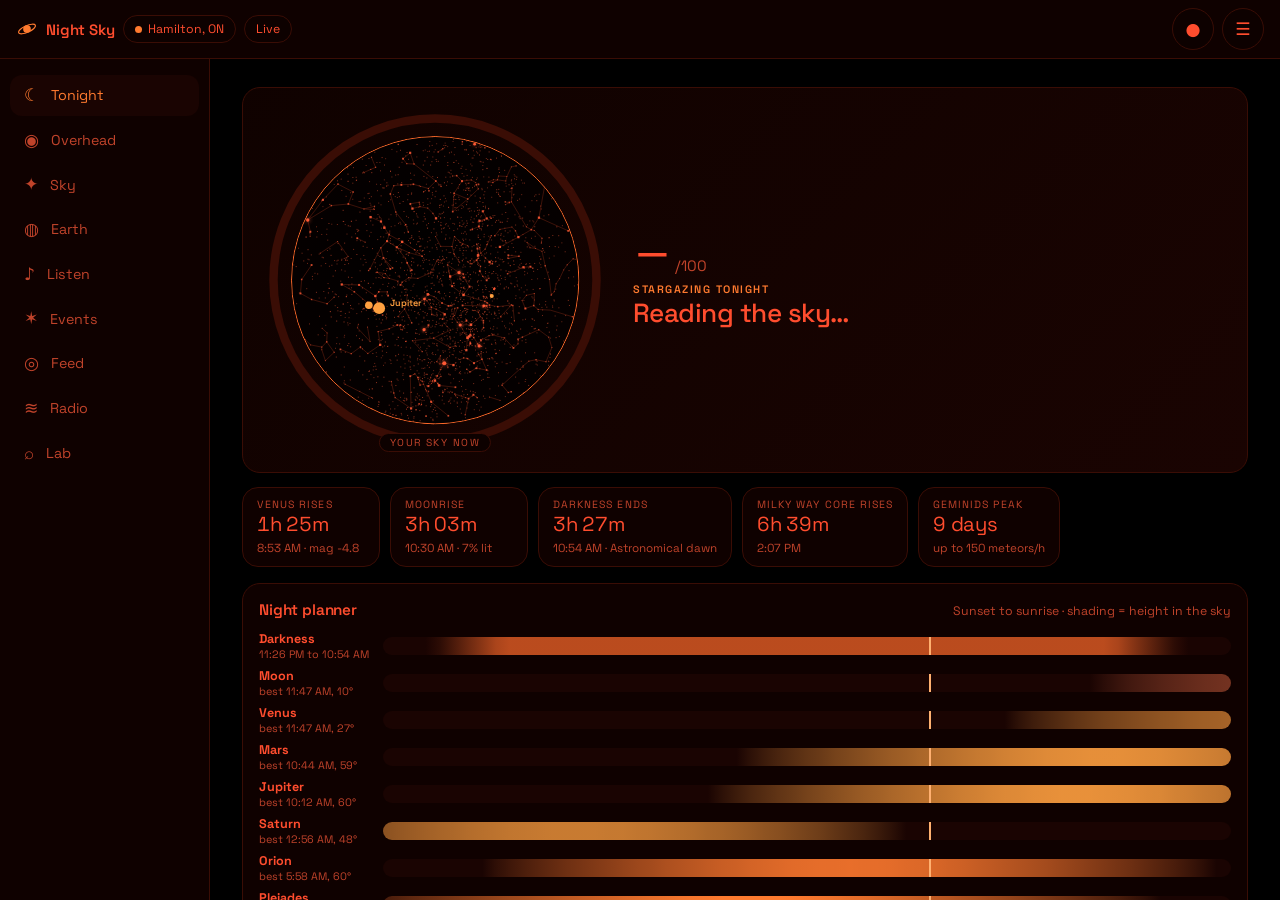
==== commit bb5d5151: "Can I see it? verdicts, guided Align, last-aligned note A plain-language verdict (using sky darkness" ====
--- a/sky/index.html
+++ b/sky/index.html
@@ -113,7 +113,7 @@
           <div class="hud-time" id="hudTime"></div>
         </div>
         <div class="sky-search"><input id="skySearch" placeholder="Find Jupiter, Orion, M31, ISS…" autocomplete="off"><div id="searchResults" class="search-results"></div></div>
-        <button class="aim-hud card" id="aimHud" hidden><b class="an"></b><span class="ad"></span></button>
+        <button class="aim-hud card" id="aimHud" hidden><b class="an"></b><span class="ad"></span><span class="av" hidden></span></button>
         <div class="find-hud card" id="findHud" hidden>
           <div class="fa" aria-hidden="true">➤</div>
           <div class="ft"><b class="fn"></b><span class="fd"></span><button class="btn sm fb" hidden>Turn on Point</button></div>
@@ -357,6 +357,7 @@
     <label>NASA API key <small class="muted">(optional; DEMO_KEY is rate limited)</small><input id="nasaKey" placeholder="DEMO_KEY"></label>
     <p class="small muted" id="dataAge"></p>
     <p class="small muted" id="declLine"></p>
+    <p class="small muted" id="alignLine"></p>
     <p class="small muted">Manual alignment offset: <span id="calOffset">0°</span> <button class="btn ghost sm" id="resetCal" type="button">Reset</button></p>
     <p class="small muted">Data: Open-Meteo, CelesTrak, NOAA SWPC, The Space Devs, Spaceflight News API, NASA, Wikipedia, Radio Browser, SomaFM, OurAirports, d3-celestial. Textures: NASA (Moon, Jupiter, Earth), Solar System Scope (Saturn, CC BY 4.0); others procedural.</p>
     <div class="row end"><button class="btn">Done</button></div>
--- a/sky/css/app.css
+++ b/sky/css/app.css
@@ -12,7 +12,7 @@
   --fs: 15px;
   /* sky chart: printed-atlas look */
   --sky-bg: #fbfdfb; --sky-bg2: #eef6f0; --sky-star: #0f2419; --sky-line: rgba(46,155,104,.45); --sky-label: #3f5d4b;
-  --sky-const: #2e9b68; --sky-grid: rgba(17,36,26,.08); --sky-ground: rgba(196,214,200,.85); --sky-horizon: #2e9b68;
+  --sky-const: #1f7a52; --sky-grid: rgba(17,36,26,.08); --sky-ground: rgba(196,214,200,.85); --sky-horizon: #2e9b68;
   --sky-planet: #c26a1d; --sky-moon: #4b5d52; --sky-sat: #2563eb; --sky-dso: #8a3ea8; --sky-sel: #e04b2b;
   --sky-mw: #6f9c86; --sky-twilight: #f2b46b; --sky-below: #8fd3ad; --sky-never: #b9c6bd; --sky-iso: #1f7a52;
   --hero-sky: #0b1a13;
@@ -37,7 +37,7 @@
   --fs: 20px;
   --sky-bg: #010802; --sky-bg2: #011005; --sky-star: #5bff85; --sky-line: rgba(57,255,106,.35); --sky-label: #2fd25a;
   --sky-const: #39ff6a; --sky-grid: rgba(57,255,106,.12); --sky-ground: rgba(1,20,6,.9); --sky-horizon: #39ff6a;
-  --sky-planet: #c6ff4d; --sky-moon: #a6ffbe; --sky-sat: #8dffa9; --sky-dso: #4dffd2; --sky-sel: #ffffff;
+  --sky-planet: #c6ff4d; --sky-moon: #a6ffbe; --sky-sat: #8dffa9; --sky-dso: #4dffd2; --sky-sel: #b8ffd0;
   --sky-mw: #39ff6a; --sky-twilight: #c6ff4d; --sky-below: #0d5a22; --sky-never: #011a07; --sky-iso: #8dffa9;
   color-scheme: dark;
 }
@@ -178,12 +178,12 @@
 .search-results { background: var(--surface-solid); border: 1px solid var(--line); border-radius: 14px; margin-top: 6px; overflow: hidden; display: none; }
 .search-results.on { display: block; }
 .search-results button { display: block; width: 100%; text-align: left; border: 0; background: none; padding: 9px 14px; cursor: pointer; border-bottom: 1px solid var(--line); }
-.sky-tools { position: absolute; right: 12px; bottom: 74px; display: flex; flex-direction: column; gap: 8px; }
+.sky-tools { position: absolute; right: 12px; bottom: 92px; display: flex; flex-direction: column; gap: 8px; }
 .tool { border: 1px solid var(--line); background: var(--surface); backdrop-filter: blur(10px); border-radius: 14px; min-width: 56px; padding: 7px 8px; cursor: pointer; display: flex; flex-direction: column; align-items: center; gap: 1px; font-size: .68rem; color: var(--text); }
 .tool b { font-size: 1.1rem; font-weight: 400; line-height: 1.1; }
 .tool.on { background: var(--accent); color: var(--accent-ink); border-color: var(--accent); }
 .tool.sm { min-width: 0; padding: 6px 10px; font-size: .78rem; border-radius: 999px; }
-.layers { position: absolute; right: 80px; bottom: 74px; display: flex; flex-direction: column; gap: 6px; font-size: .86rem; max-width: 260px; margin: 0; }
+.layers { position: absolute; right: 84px; bottom: 92px; display: flex; flex-direction: column; gap: 6px; font-size: .86rem; max-width: 260px; margin: 0; }
 .layers[hidden] { display: none; }
 .time-strip { position: absolute; left: 12px; right: 12px; bottom: 14px; display: flex; gap: 8px; align-items: center; background: var(--surface); border: 1px solid var(--line); border-radius: 999px; padding: 6px; backdrop-filter: blur(10px); max-width: 640px; margin: 0 auto; }
 .time-strip input { flex: 1; accent-color: var(--accent); }
@@ -317,7 +317,7 @@
 /* sky controls */
 .dark-ctl { display: grid; gap: 4px; margin-top: 6px; padding-top: 8px; border-top: 1px solid var(--line); }
 .dark-ctl input { accent-color: var(--accent); }
-.layers { max-height: calc(100% - 160px); overflow-y: auto; }
+.layers { max-height: calc(100% - 240px); overflow-y: auto; }
 #darkCard .bortle { width: 100%; accent-color: var(--accent); }
 .dark-scale { display: flex; justify-content: space-between; font-size: .7rem; color: var(--muted); }
 .dark-name { font-size: 1.15rem; margin: 4px 0 2px; }
@@ -337,7 +337,7 @@
 .globe-wrap { position: absolute; inset: 0; background: radial-gradient(ellipse at 50% 40%, #0a1230, #02030a 70%); overflow: hidden; }
 #globeCanvas { position: absolute; inset: 0; width: 100%; height: 100%; touch-action: none; }
 .glabels { position: absolute; inset: 0; pointer-events: none; overflow: hidden; }
-.glabel { position: absolute; left: 0; top: 0; font-size: .74rem; color: #fff; background: rgba(0,0,0,.45); padding: 1px 6px; border-radius: 6px; white-space: nowrap; display: none; }
+.glabel { position: absolute; left: 0; top: 0; font-size: .8rem; color: var(--text); background: var(--surface); border: 1px solid var(--line); padding: 2px 7px; border-radius: 6px; white-space: nowrap; display: none; }
 .globe-top { position: absolute; top: 10px; left: 12px; right: 12px; display: flex; gap: 8px; flex-wrap: wrap; align-items: flex-start; }
 .globe-top .seg { background: var(--surface); backdrop-filter: blur(10px); margin: 0; }
 .globe-find { flex: 1; min-width: 200px; max-width: 420px; position: relative; }
@@ -475,3 +475,11 @@
 .sheet .iconbtn { width: 44px; height: 44px; }
 
 #fovPanel { max-width: 290px; gap: 8px; } #fovPanel input[type=range] { width: 100%; height: 36px; accent-color: var(--accent); }
+
+/* Red-safe: native checkboxes, radios and sliders take the theme colour (they were default blue) */
+input[type=checkbox], input[type=radio], input[type=range], progress { accent-color: var(--accent); }
+[data-theme="stargazer"] { --muted: #c0432a; }  /* contrast 4.5:1 on black, was too dim to read outdoors */
+
+.aim-hud .av { font-size: .95rem; font-weight: 600; line-height: 1.35; margin-top: 2px; }
+.aim-hud .av[hidden] { display: none; }
+.aim-hud .av[data-level="yes"] { color: var(--good); } .aim-hud .av[data-level="no"] { color: var(--muted); } .aim-hud .av[data-level="maybe"], .aim-hud .av[data-level="binoculars"] { color: var(--ok); }
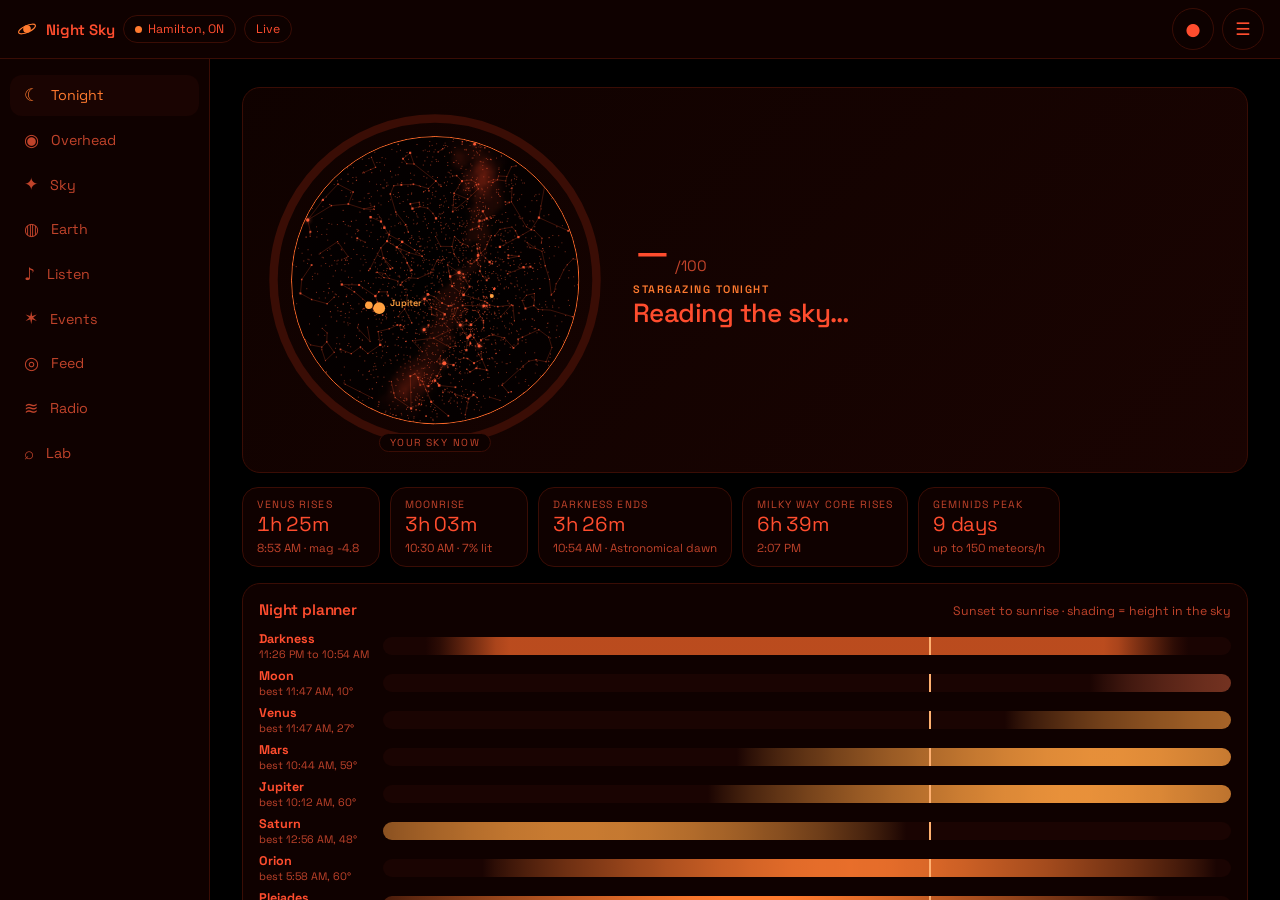
==== commit 3e25ba5c: "Snap: freeze the camera view with the sky overlay, add a note and a time/place stamp, share or save " ====
--- a/sky/index.html
+++ b/sky/index.html
@@ -123,6 +123,7 @@
           <button id="btnSensor" class="tool" title="Point your phone at the sky"><b>⌖</b><span>Point</span></button>
           <button id="btnCamera" class="tool" title="Camera overlay"><b>◉</b><span>Camera</span></button>
           <button id="btnAlign" class="tool" title="Align compass on a known object"><b>⊕</b><span>Align</span></button>
+          <button id="btnSnap" class="tool" title="Freeze this view to share or save" hidden><b>▣</b><span>Snap</span></button>
           <button id="btnFov" class="tool" title="Fit the camera field of view" hidden><b>↔</b><span>Fit</span></button>
           <button id="btnEye" class="tool" title="Match my eyes: the screen covers the same sky as it would held at half an arm's length"><b>◔</b><span>Eyes</span></button>
           <button id="btnLayers" class="tool" title="Layers"><b>≡</b><span>Layers</span></button>
@@ -363,6 +364,13 @@
     <div class="row end"><button class="btn">Done</button></div>
   </form>
 </dialog>
+<div class="snap" id="snapView" hidden>
+  <img id="snapImg" alt="Your frozen sky view">
+  <div class="snap-bar">
+    <input id="snapCaption" placeholder="Add a note (optional)" maxlength="80" aria-label="Note on the picture">
+    <div class="snap-btns"><button class="btn big" id="snapShare" type="button">Share</button><button class="btn ghost big" id="snapSave" type="button">Save</button><button class="btn ghost big" id="snapBack" type="button">Back</button></div>
+  </div>
+</div>
 <div class="toast" id="toast" hidden></div>
 <script type="module" src="js/app.js"></script>
 </body>
--- a/sky/css/app.css
+++ b/sky/css/app.css
@@ -483,3 +483,13 @@
 .aim-hud .av { font-size: .95rem; font-weight: 600; line-height: 1.35; margin-top: 2px; }
 .aim-hud .av[hidden] { display: none; }
 .aim-hud .av[data-level="yes"] { color: var(--good); } .aim-hud .av[data-level="no"] { color: var(--muted); } .aim-hud .av[data-level="maybe"], .aim-hud .av[data-level="binoculars"] { color: var(--ok); }
+
+/* Snap: frozen camera view */
+.snap { position: fixed; inset: 0; z-index: 70; background: #000; display: flex; flex-direction: column; }
+.snap[hidden] { display: none; }
+.snap img { flex: 1; min-height: 0; width: 100%; object-fit: contain; background: #000; }
+[data-theme="stargazer"] #snapImg { filter: grayscale(1) sepia(1) saturate(6) hue-rotate(-40deg) brightness(.75); }
+[data-theme="terminal"] #snapImg { filter: grayscale(1) sepia(1) saturate(4) hue-rotate(70deg) brightness(.85) contrast(1.2); }
+.snap-bar { padding: 12px 14px calc(env(safe-area-inset-bottom) + 12px); background: var(--surface-solid); border-top: 1px solid var(--line); display: flex; flex-direction: column; gap: 10px; }
+.snap-bar input { width: 100%; min-height: 48px; border: 1px solid var(--line); background: var(--surface-2); color: var(--text); border-radius: 12px; padding: 0 14px; font: inherit; font-size: 1rem; }
+.snap-btns { display: flex; gap: 10px; } .snap-btns .btn { flex: 1; margin: 0; }
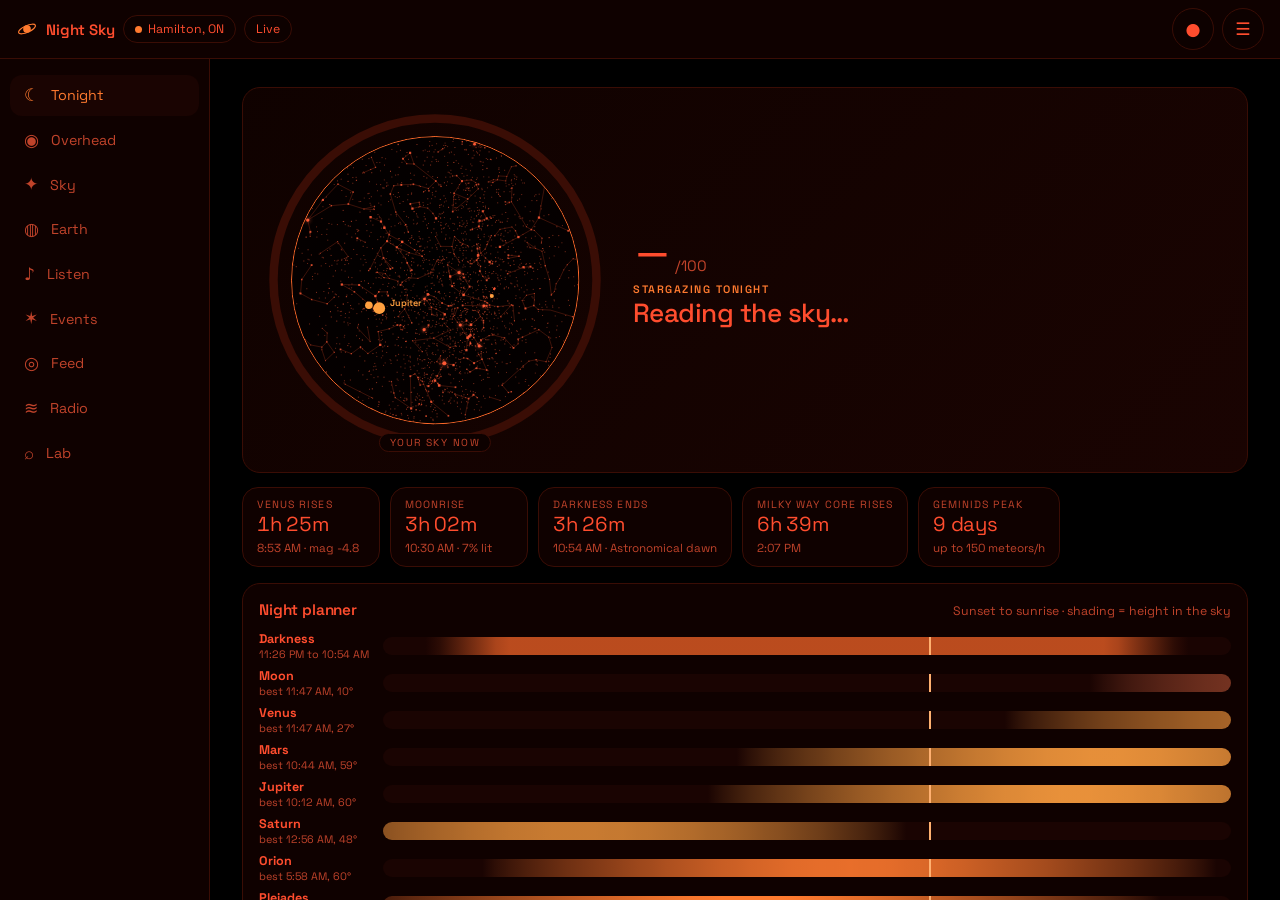
==== commit 27b2faac: "Align from the camera picture, fix the Snap stamp, compass reference setting With the camera on, Ali" ====
--- a/sky/index.html
+++ b/sky/index.html
@@ -358,6 +358,7 @@
     <label>NASA API key <small class="muted">(optional; DEMO_KEY is rate limited)</small><input id="nasaKey" placeholder="DEMO_KEY"></label>
     <p class="small muted" id="dataAge"></p>
     <p class="small muted" id="declLine"></p>
+    <label class="check"><input type="checkbox" id="declOff"> My phone's compass already points to true north (turn off the automatic correction)</label>
     <p class="small muted" id="alignLine"></p>
     <p class="small muted">Manual alignment offset: <span id="calOffset">0°</span> <button class="btn ghost sm" id="resetCal" type="button">Reset</button></p>
     <p class="small muted">Data: Open-Meteo, CelesTrak, NOAA SWPC, The Space Devs, Spaceflight News API, NASA, Wikipedia, Radio Browser, SomaFM, OurAirports, d3-celestial. Textures: NASA (Moon, Jupiter, Earth), Solar System Scope (Saturn, CC BY 4.0); others procedural.</p>
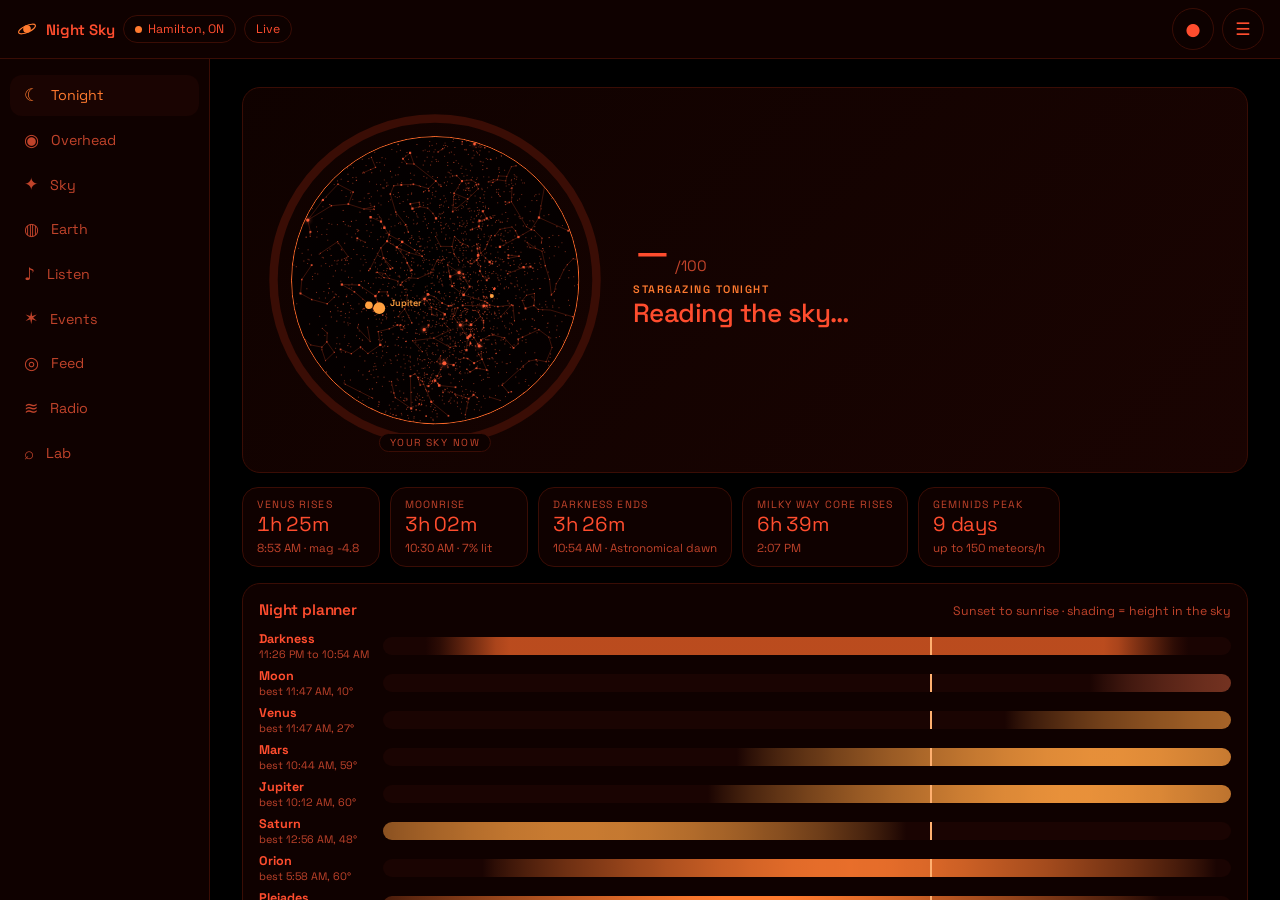
==== commit 6a23c2fd: "Settings shows the app version this phone is running Co-Authored-By: Claude Sonnet 5.5 <noreply@anth" ====
--- a/sky/index.html
+++ b/sky/index.html
@@ -357,6 +357,7 @@
     <label class="check"><input type="checkbox" id="use24"> 24-hour clock</label>
     <label>NASA API key <small class="muted">(optional; DEMO_KEY is rate limited)</small><input id="nasaKey" placeholder="DEMO_KEY"></label>
     <p class="small muted" id="dataAge"></p>
+    <p class="small muted" id="verLine"></p>
     <p class="small muted" id="declLine"></p>
     <label class="check"><input type="checkbox" id="declOff"> My phone's compass already points to true north (turn off the automatic correction)</label>
     <p class="small muted" id="alignLine"></p>
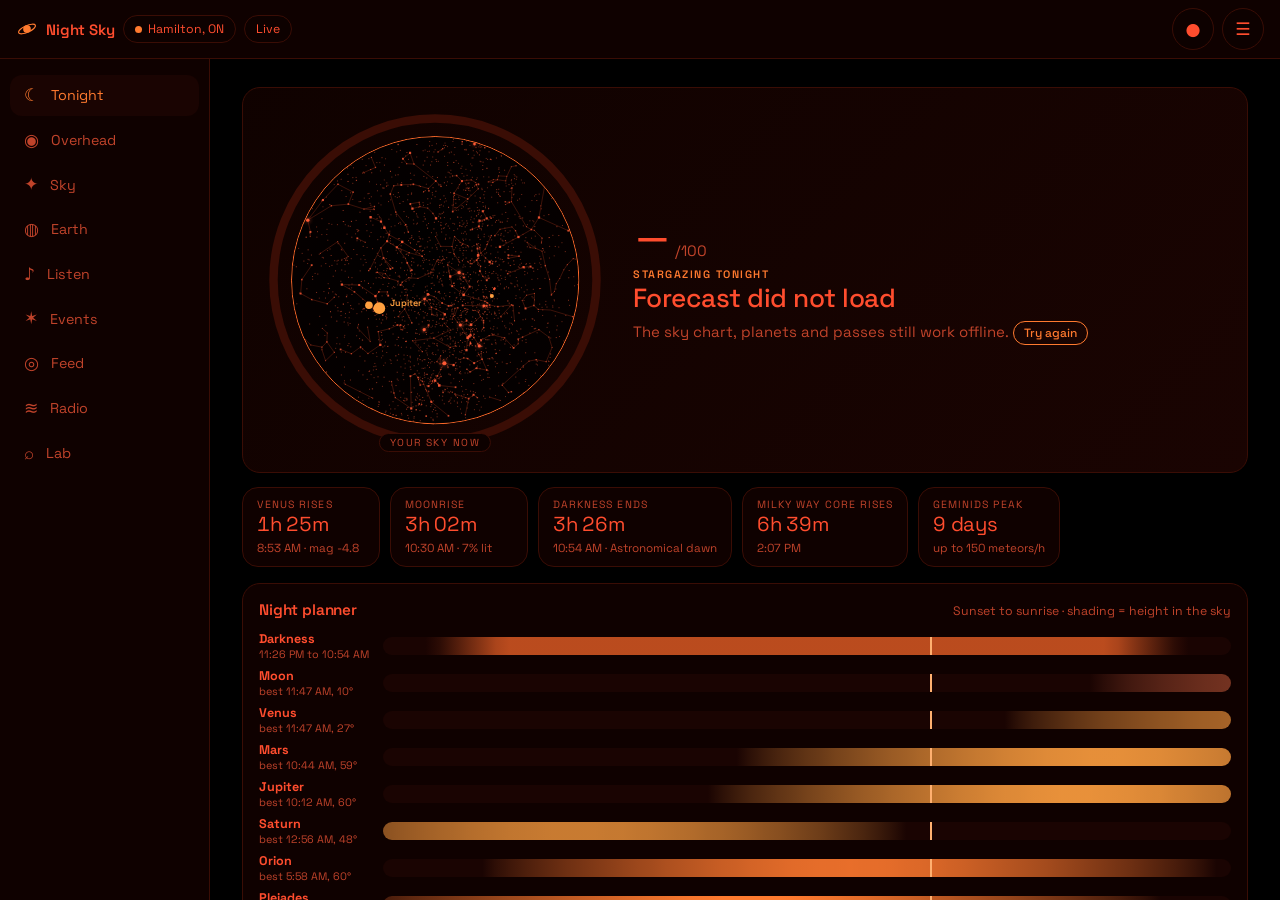
==== commit 6e3f5638: "Steady gyroscope mode, app version and what's new Steady mode follows the gyroscope instead of the m" ====
--- a/sky/index.html
+++ b/sky/index.html
@@ -110,6 +110,7 @@
         <canvas id="arCanvas"></canvas>
         <div class="sky-hud top">
           <div class="hud-dir" id="hudDir">N · 30°</div>
+          <button class="hud-dir hud-mode" id="hudMode" type="button" aria-label="Tap to switch between the magnetic compass and the steady gyroscope" title="Compass or Steady gyroscope"></button>
           <div class="hud-time" id="hudTime"></div>
         </div>
         <div class="sky-search"><input id="skySearch" placeholder="Find Jupiter, Orion, M31, ISS…" autocomplete="off"><div id="searchResults" class="search-results"></div></div>
@@ -335,6 +336,7 @@
     <button class="menu-item" data-go="radio"><i>≋</i><span><b>Radio</b><small>Space ambient, mission audio, local stations</small></span></button>
     <button class="menu-item" data-go="lab"><i>⌕</i><span><b>Lab</b><small>Tools and experiments</small></span></button>
     <p class="menu-label">App</p>
+    <p class="small muted" id="menuVer" style="margin:0 0 6px"></p>
     <a class="menu-item" href="tools/sound-sampler.html"><i>♪</i><span><b>Sound sampler</b><small>Hear early space sounds, pick the one you remember</small></span></a>
     <a class="menu-item" href="tools/sound-spikes.html"><i>♫</i><span><b>Sound test</b><small>10 minute test of how your phone plays sound</small></span></a>
     <button class="menu-item" id="settingsBtn"><i>⚙</i><span><b>Settings</b><small>Clock, compass offset, NASA key</small></span></button>
@@ -358,6 +360,7 @@
     <label>NASA API key <small class="muted">(optional; DEMO_KEY is rate limited)</small><input id="nasaKey" placeholder="DEMO_KEY"></label>
     <p class="small muted" id="dataAge"></p>
     <p class="small muted" id="verLine"></p>
+    <div class="small muted whatsnew" id="whatsNew"></div>
     <p class="small muted" id="declLine"></p>
     <label class="check"><input type="checkbox" id="declOff"> My phone's compass already points to true north (turn off the automatic correction)</label>
     <p class="small muted" id="alignLine"></p>
--- a/sky/css/app.css
+++ b/sky/css/app.css
@@ -493,3 +493,6 @@
 .snap-bar { padding: 12px 14px calc(env(safe-area-inset-bottom) + 12px); background: var(--surface-solid); border-top: 1px solid var(--line); display: flex; flex-direction: column; gap: 10px; }
 .snap-bar input { width: 100%; min-height: 48px; border: 1px solid var(--line); background: var(--surface-2); color: var(--text); border-radius: 12px; padding: 0 14px; font: inherit; font-size: 1rem; }
 .snap-btns { display: flex; gap: 10px; } .snap-btns .btn { flex: 1; margin: 0; }
+
+.hud-mode { cursor: pointer; color: var(--text); font: inherit; } .hud-mode.on { background: var(--accent); color: var(--accent-ink); border-color: var(--accent); } .hud-mode:empty { display: none; }
+.whatsnew ul { margin: 2px 0 8px; padding-left: 18px; } .whatsnew li { margin: 2px 0; }
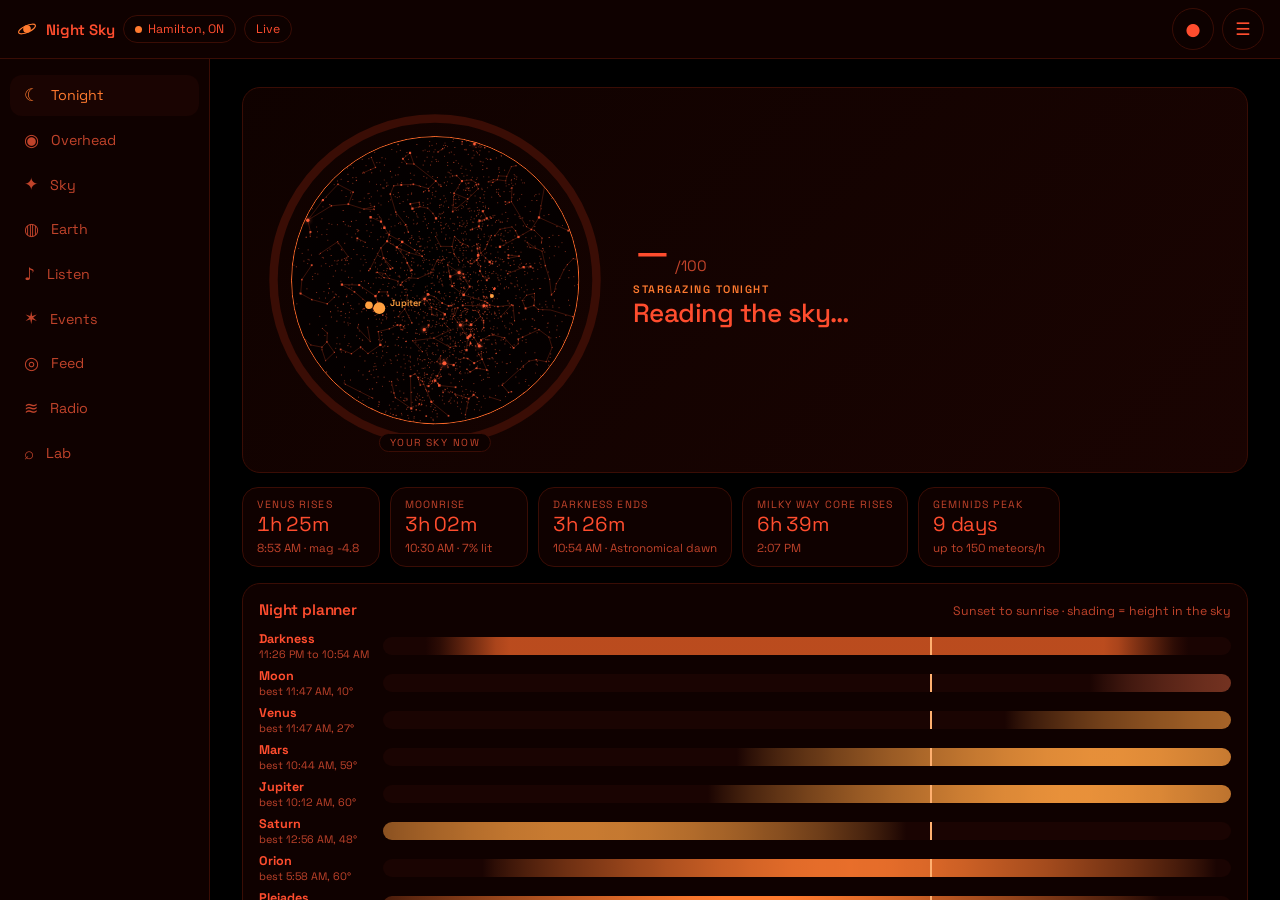
==== commit 3b7c7ba7: "Sun lock: keep the Sun marker on the real Sun while the camera is on (v1.1.0) Co-Authored-By: Claude" ====
--- a/sky/index.html
+++ b/sky/index.html
@@ -135,6 +135,11 @@
           <p class="small muted" style="margin:0" id="fovInfo"></p>
           <p class="small muted" style="margin:0">Find a bright planet or star near the edge of the picture. If its marker sits nearer the middle than the real thing, slide left. If it sits further out, slide right.</p>
           <button class="btn ghost sm" id="fovReset" type="button">Reset</button>
+          <hr style="border:0;border-top:1px solid var(--line,#444);margin:6px 0">
+          <p style="margin:0"><b>Sun lock</b> <span id="lockVal"></span></p>
+          <p class="small muted" style="margin:0" id="lockInfo">While the Sun is in the camera picture, the app keeps its marker on the real Sun, so the sky stays put as you turn.</p>
+          <button class="btn ghost sm" id="lockBtn" type="button">Sun lock: On</button>
+          <button class="btn ghost sm" id="lockCopy" type="button">Copy lock log</button>
         </div>
         <div class="layers card" id="layersPanel" hidden>
           <label><input type="checkbox" data-layer="constLines" checked> Constellation lines</label>
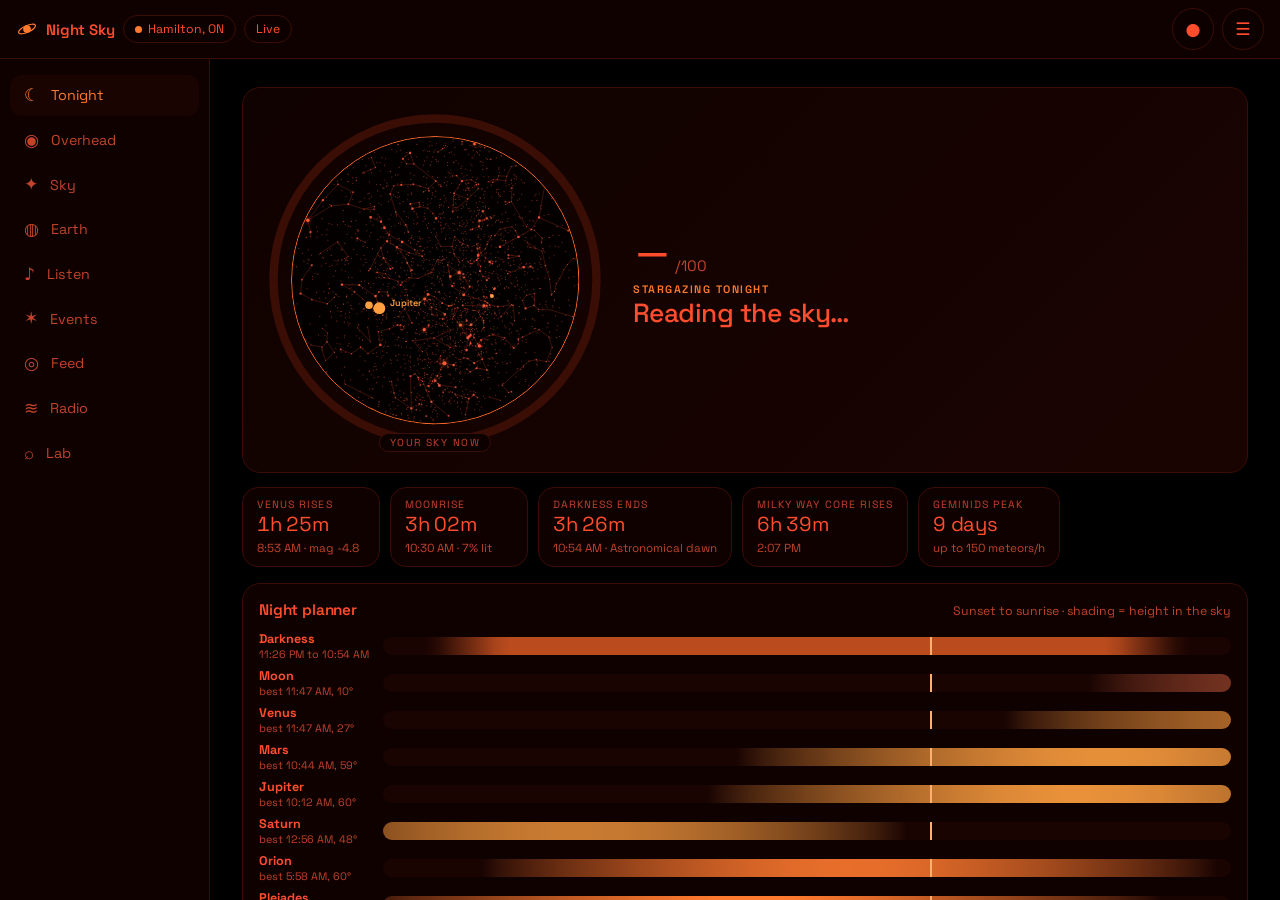
==== commit 506ab519: "Sun diagnostic page (v1.1.1) Co-Authored-By: Claude Sonnet 5.5 <noreply@anthropic.com>" ====
--- a/sky/index.html
+++ b/sky/index.html
@@ -343,6 +343,7 @@
     <p class="menu-label">App</p>
     <p class="small muted" id="menuVer" style="margin:0 0 6px"></p>
     <a class="menu-item" href="tools/sound-sampler.html"><i>♪</i><span><b>Sound sampler</b><small>Hear early space sounds, pick the one you remember</small></span></a>
+    <a class="menu-item" href="tools/sun-diagnostic.html"><i>☀</i><span><b>Sun diagnostic</b><small>3 minute test of heading and camera scale, results to paste to Claude</small></span></a>
     <a class="menu-item" href="tools/sound-spikes.html"><i>♫</i><span><b>Sound test</b><small>10 minute test of how your phone plays sound</small></span></a>
     <button class="menu-item" id="settingsBtn"><i>⚙</i><span><b>Settings</b><small>Clock, compass offset, NASA key</small></span></button>
   </div>
